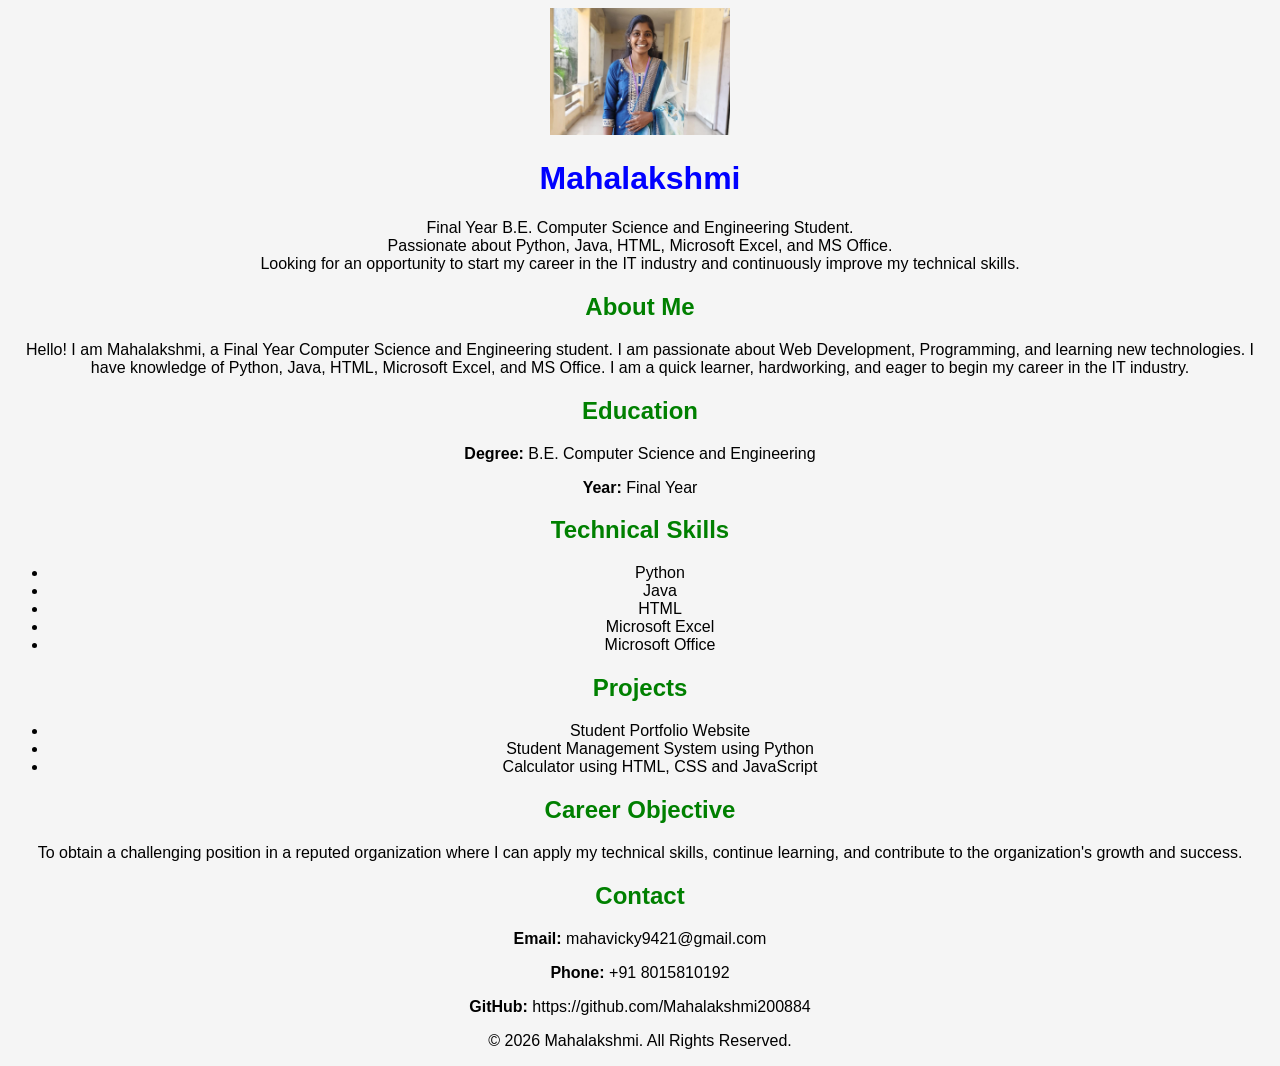
==== index.html @ 10e5c022 "Update index.html" ====
<!DOCTYPE html>
<html lang="en">
<head>
    <meta charset="UTF-8">
    <meta name="viewport" content="width=device-width, initial-scale=1.0">
    <title>Mahalakshmi | Portfolio</title>
    <link rel="stylesheet" href="style.css">
</head>

<body>
<img src="profile.jpg" alt="My Photo" width="180">

<header>
    <h1>Mahalakshmi</h1>
    <p>
        Final Year B.E. Computer Science and Engineering Student.<br>
        Passionate about Python, Java, HTML, Microsoft Excel, and MS Office.<br>
        Looking for an opportunity to start my career in the IT industry and continuously improve my technical skills.
    </p>
</header>

<section>
    <h2>About Me</h2>
    <p>
        Hello! I am Mahalakshmi, a Final Year Computer Science and Engineering student.
        I am passionate about Web Development, Programming, and learning new technologies.
        I have knowledge of Python, Java, HTML, Microsoft Excel, and MS Office.
        I am a quick learner, hardworking, and eager to begin my career in the IT industry.
    </p>
</section>

<section>
    <h2>Education</h2>
    <p><strong>Degree:</strong> B.E. Computer Science and Engineering</p>
    <p><strong>Year:</strong> Final Year</p>
</section>

<section>
    <h2>Technical Skills</h2>
    <ul>
        <li>Python</li>
        <li>Java</li>
        <li>HTML</li>
        <li>Microsoft Excel</li>
        <li>Microsoft Office</li>
    </ul>
</section>

<section>
    <h2>Projects</h2>
    <ul>
        <li>Student Portfolio Website</li>
        <li>Student Management System using Python</li>
        <li>Calculator using HTML, CSS and JavaScript</li>
    </ul>
</section>

<section>
    <h2>Career Objective</h2>
    <p>
        To obtain a challenging position in a reputed organization where I can apply my technical skills,
        continue learning, and contribute to the organization's growth and success.
    </p>
</section>

<section>
    <h2>Contact</h2>
    <p><strong>Email:</strong> mahavicky9421@gmail.com</p>
    <p><strong>Phone:</strong> +91 8015810192</p>
    <p><strong>GitHub:</strong> https://github.com/Mahalakshmi200884</p>
</section>

<footer>
    <p>&copy; 2026 Mahalakshmi. All Rights Reserved.</p>
</footer>

<script src="script.js"></script>

</body>
</html>
---- style.css ----
body {
    font-family: Arial, sans-serif;
    background-color: #f5f5f5;
    text-align: center;
}

h1 {
    color: blue;
}

h2 {
    color: green;
}
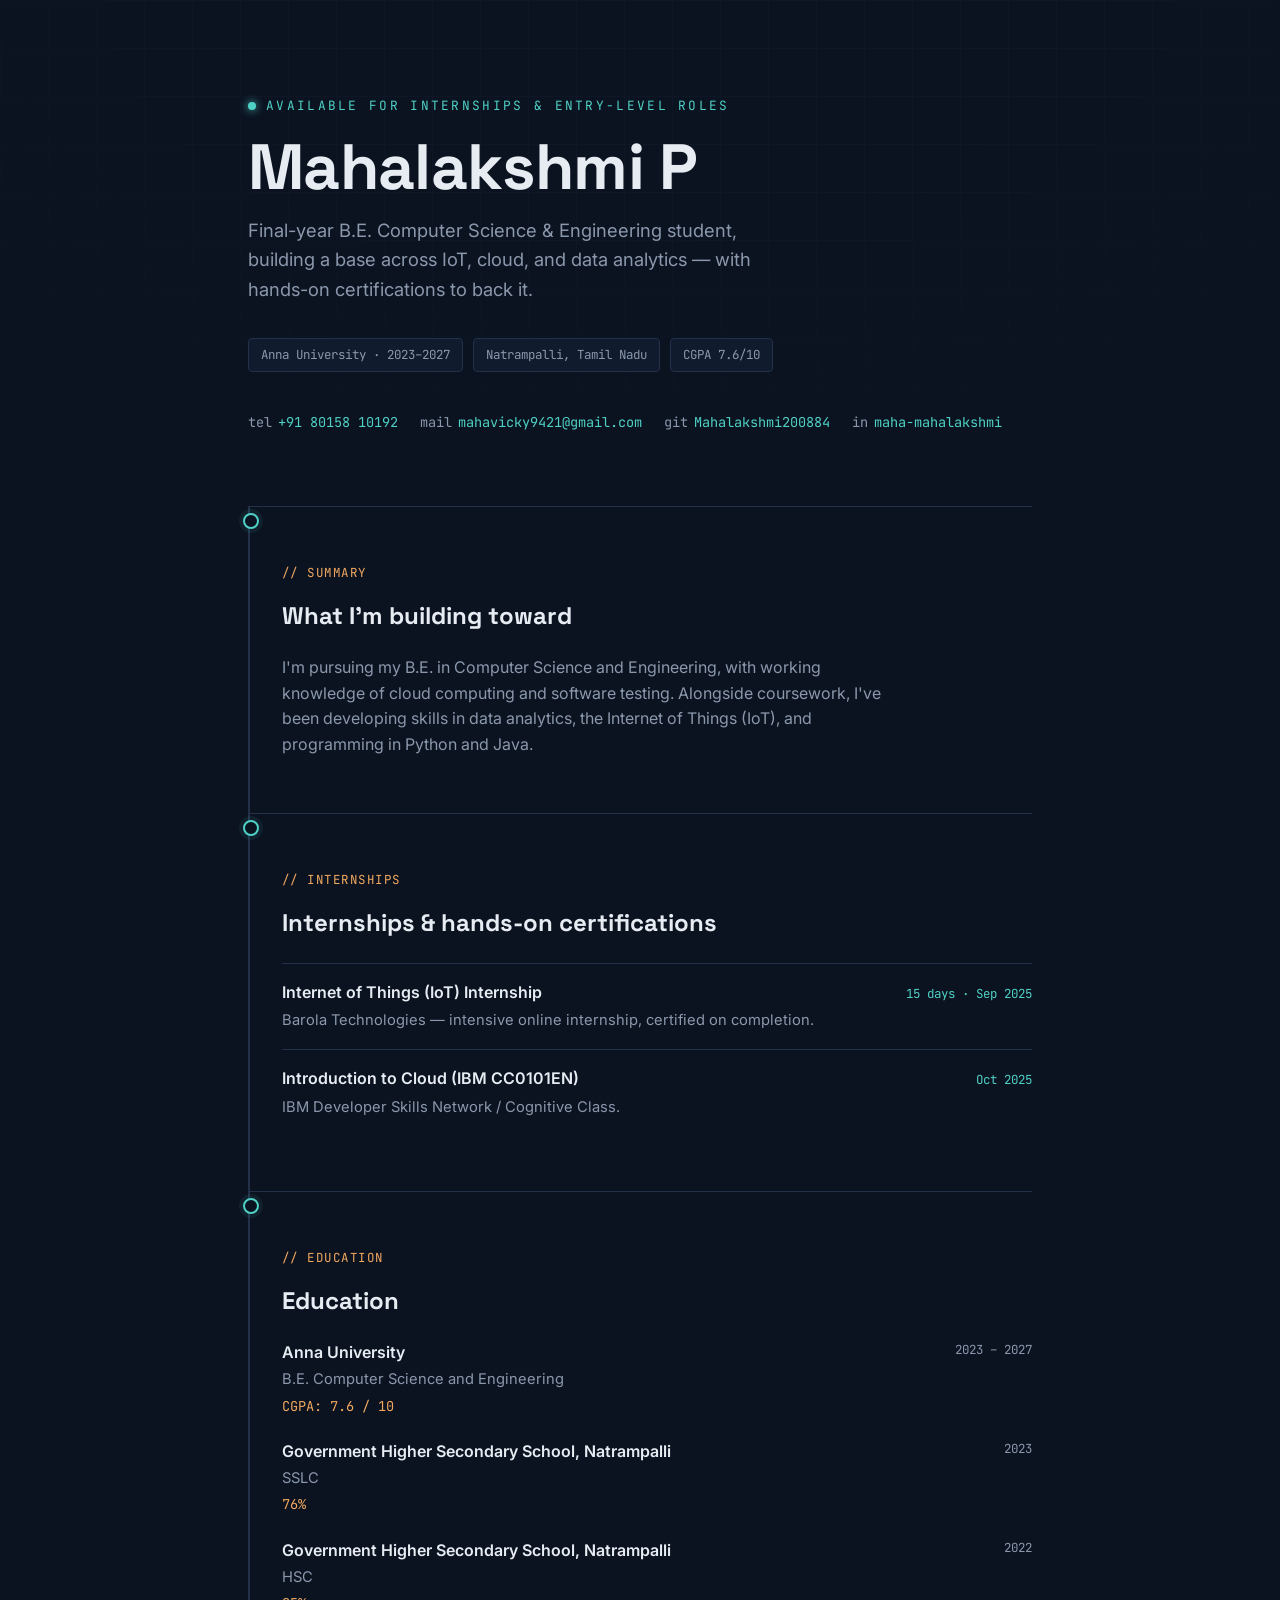
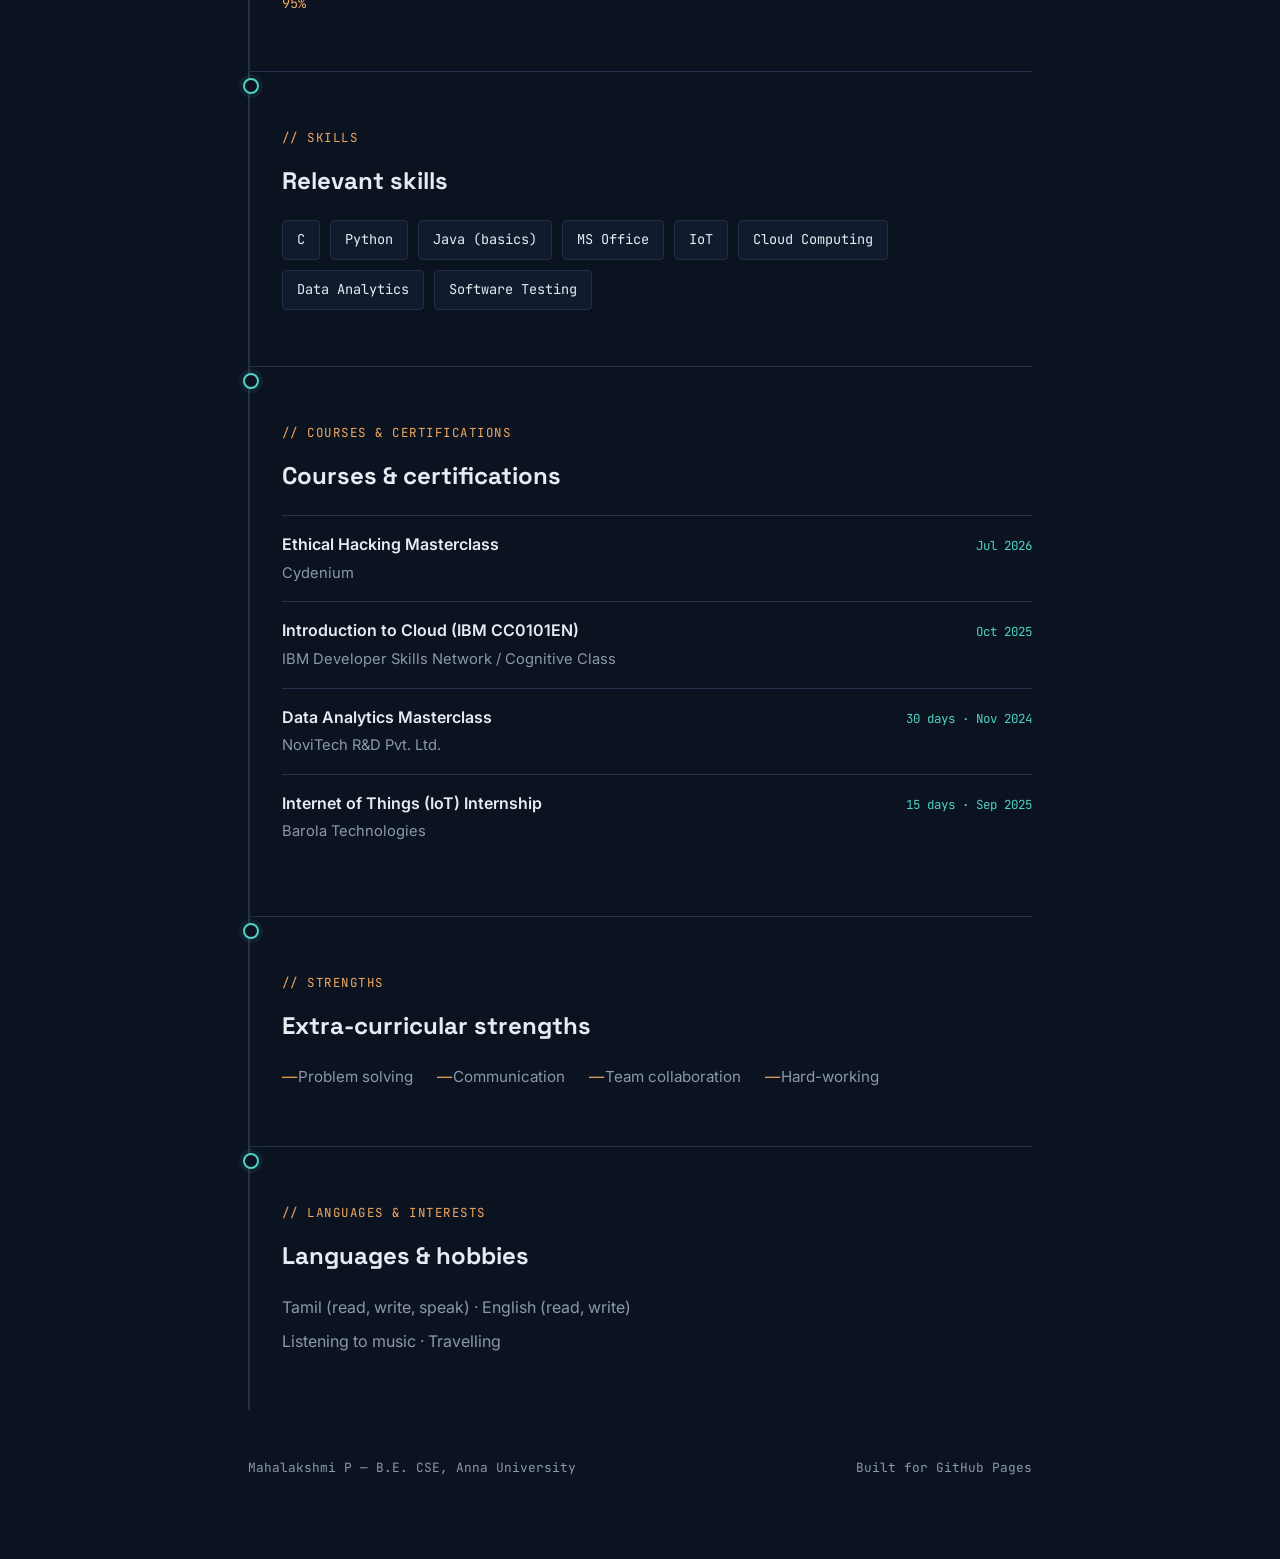
==== commit 3d3866a6: "Update index.html" ====
--- a/index.html
+++ b/index.html
@@ -1,80 +1,413 @@
 <!DOCTYPE html>
 <html lang="en">
 <head>
-    <meta charset="UTF-8">
-    <meta name="viewport" content="width=device-width, initial-scale=1.0">
-    <title>Mahalakshmi | Portfolio</title>
-    <link rel="stylesheet" href="style.css">
+<meta charset="UTF-8">
+<meta name="viewport" content="width=device-width, initial-scale=1.0">
+<title>Mahalakshmi P — CSE Student</title>
+<link rel="preconnect" href="https://fonts.googleapis.com">
+<link href="https://fonts.googleapis.com/css2?family=Space+Grotesk:wght@400;500;600;700&family=Inter:wght@400;500;600&family=JetBrains+Mono:wght@400;500;600&display=swap" rel="stylesheet">
+<style>
+  :root{
+    --bg:#0B1220;
+    --panel:#111B2E;
+    --panel-line:#22304A;
+    --text:#E7ECF2;
+    --text-dim:#8B98AC;
+    --signal:#4FD1C5;
+    --amber:#F0A860;
+  }
+  *{box-sizing:border-box; margin:0; padding:0;}
+  html{scroll-behavior:smooth;}
+  body{
+    background:var(--bg);
+    color:var(--text);
+    font-family:'Inter', sans-serif;
+    line-height:1.6;
+    overflow-x:hidden;
+  }
+  ::selection{background:var(--signal); color:#0B1220;}
+
+  a{color:var(--signal); text-decoration:none;}
+  a:hover{text-decoration:underline;}
+  a:focus-visible, button:focus-visible{outline:2px solid var(--signal); outline-offset:3px;}
+
+  .mono{font-family:'JetBrains Mono', monospace;}
+  h1,h2,h3{font-family:'Space Grotesk', sans-serif;}
+
+  /* ---------- Background circuit texture ---------- */
+  .bg-grid{
+    position:fixed; inset:0; z-index:0; pointer-events:none;
+    background-image:
+      linear-gradient(var(--panel-line) 1px, transparent 1px),
+      linear-gradient(90deg, var(--panel-line) 1px, transparent 1px);
+    background-size:48px 48px;
+    opacity:0.18;
+    mask-image: radial-gradient(ellipse 80% 60% at 50% 0%, black 40%, transparent 100%);
+  }
+
+  .wrap{
+    position:relative; z-index:1;
+    max-width:840px;
+    margin:0 auto;
+    padding:0 28px;
+  }
+
+  /* ---------- Signal trace spine ---------- */
+  .trace{
+    position:absolute;
+    left:0; top:0; bottom:0;
+    width:2px;
+    background:linear-gradient(var(--panel-line), var(--panel-line));
+  }
+  .node-row{
+    position:relative;
+    padding-left:34px;
+  }
+  .node-row::before{
+    content:'';
+    position:absolute;
+    left:-5px; top:6px;
+    width:12px; height:12px;
+    border-radius:50%;
+    background:var(--bg);
+    border:2px solid var(--signal);
+    box-shadow:0 0 0 4px rgba(79,209,197,0.08);
+  }
+
+  /* ---------- Hero ---------- */
+  header{
+    position:relative;
+    padding:96px 0 72px;
+    border-bottom:1px solid var(--panel-line);
+  }
+  .eyebrow{
+    color:var(--signal);
+    font-size:0.8rem;
+    letter-spacing:0.18em;
+    text-transform:uppercase;
+    margin-bottom:18px;
+    display:flex;
+    align-items:center;
+    gap:10px;
+  }
+  .eyebrow::before{
+    content:'';
+    width:8px; height:8px;
+    background:var(--signal);
+    border-radius:50%;
+    box-shadow:0 0 8px var(--signal);
+    animation:pulse 2.4s ease-in-out infinite;
+  }
+  @keyframes pulse{
+    0%,100%{opacity:1;}
+    50%{opacity:0.35;}
+  }
+  header h1{
+    font-size:clamp(2.4rem, 6vw, 4rem);
+    font-weight:700;
+    letter-spacing:-0.01em;
+    line-height:1.05;
+  }
+  header .role{
+    margin-top:14px;
+    font-size:1.15rem;
+    color:var(--text-dim);
+    max-width:520px;
+  }
+  .badge-row{
+    margin-top:34px;
+    display:flex;
+    flex-wrap:wrap;
+    gap:10px;
+  }
+  .badge{
+    font-family:'JetBrains Mono', monospace;
+    font-size:0.78rem;
+    padding:6px 12px;
+    border:1px solid var(--panel-line);
+    border-radius:4px;
+    color:var(--text-dim);
+    background:var(--panel);
+  }
+  .contact-row{
+    margin-top:40px;
+    display:flex;
+    flex-wrap:wrap;
+    gap:22px;
+    font-family:'JetBrains Mono', monospace;
+    font-size:0.85rem;
+  }
+  .contact-row span{color:var(--text-dim); margin-right:6px;}
+
+  /* ---------- Sections ---------- */
+  main{position:relative;}
+  section{
+    padding:56px 0;
+    border-bottom:1px solid var(--panel-line);
+  }
+  section:last-of-type{border-bottom:none;}
+  .sec-label{
+    font-family:'JetBrains Mono', monospace;
+    font-size:0.78rem;
+    color:var(--amber);
+    letter-spacing:0.12em;
+    text-transform:uppercase;
+    margin-bottom:14px;
+  }
+  section h2{
+    font-size:1.5rem;
+    margin-bottom:20px;
+  }
+  section p{
+    color:var(--text-dim);
+    max-width:600px;
+  }
+
+  /* Internship / cert entries */
+  .entry{
+    padding:16px 0;
+    border-top:1px solid var(--panel-line);
+  }
+  .entry:first-of-type{border-top:none;}
+  .entry-top{
+    display:flex;
+    justify-content:space-between;
+    align-items:baseline;
+    gap:16px;
+    flex-wrap:wrap;
+  }
+  .entry-title{font-weight:600; font-size:1rem;}
+  .entry-date{
+    font-family:'JetBrains Mono', monospace;
+    font-size:0.78rem;
+    color:var(--signal);
+    white-space:nowrap;
+  }
+  .entry-sub{color:var(--text-dim); font-size:0.92rem; margin-top:4px;}
+
+  /* Education */
+  .edu-block{margin-bottom:22px;}
+  .edu-block:last-child{margin-bottom:0;}
+  .edu-top{display:flex; justify-content:space-between; flex-wrap:wrap; gap:8px;}
+  .edu-name{font-weight:600;}
+  .edu-year{font-family:'JetBrains Mono', monospace; font-size:0.78rem; color:var(--text-dim);}
+  .edu-detail{color:var(--text-dim); font-size:0.92rem; margin-top:2px;}
+  .edu-score{color:var(--amber); font-family:'JetBrains Mono', monospace; font-size:0.85rem; margin-top:4px;}
+
+  /* Skills grid */
+  .skill-grid{
+    display:flex; flex-wrap:wrap; gap:10px;
+  }
+  .skill-chip{
+    font-family:'JetBrains Mono', monospace;
+    font-size:0.85rem;
+    padding:8px 14px;
+    border-radius:4px;
+    background:var(--panel);
+    border:1px solid var(--panel-line);
+    color:var(--text);
+    transition:border-color 0.2s, transform 0.2s;
+  }
+  .skill-chip:hover{border-color:var(--signal); transform:translateY(-2px);}
+
+  /* Traits */
+  .trait-list{
+    display:flex; flex-wrap:wrap; gap:8px 24px;
+  }
+  .trait-list li{
+    list-style:none;
+    color:var(--text-dim);
+    font-size:0.95rem;
+    position:relative;
+    padding-left:16px;
+  }
+  .trait-list li::before{
+    content:'—';
+    position:absolute; left:0; color:var(--amber);
+  }
+
+  /* Footer */
+  footer{
+    padding:48px 0 80px;
+    color:var(--text-dim);
+    font-family:'JetBrains Mono', monospace;
+    font-size:0.8rem;
+    display:flex;
+    justify-content:space-between;
+    flex-wrap:wrap;
+    gap:12px;
+  }
+
+  @media (max-width: 600px){
+    header{padding:64px 0 48px;}
+    .node-row{padding-left:26px;}
+  }
+
+  @media (prefers-reduced-motion: reduce){
+    *{animation:none !important; transition:none !important;}
+  }
+</style>
 </head>
-
 <body>
-<img src="profile.jpg" alt="My Photo" width="180">
-
-<header>
-    <h1>Mahalakshmi</h1>
-    <p>
-        Final Year B.E. Computer Science and Engineering Student.<br>
-        Passionate about Python, Java, HTML, Microsoft Excel, and MS Office.<br>
-        Looking for an opportunity to start my career in the IT industry and continuously improve my technical skills.
-    </p>
-</header>
-
-<section>
-    <h2>About Me</h2>
-    <p>
-        Hello! I am Mahalakshmi, a Final Year Computer Science and Engineering student.
-        I am passionate about Web Development, Programming, and learning new technologies.
-        I have knowledge of Python, Java, HTML, Microsoft Excel, and MS Office.
-        I am a quick learner, hardworking, and eager to begin my career in the IT industry.
-    </p>
-</section>
-
-<section>
-    <h2>Education</h2>
-    <p><strong>Degree:</strong> B.E. Computer Science and Engineering</p>
-    <p><strong>Year:</strong> Final Year</p>
-</section>
-
-<section>
-    <h2>Technical Skills</h2>
-    <ul>
-        <li>Python</li>
-        <li>Java</li>
-        <li>HTML</li>
-        <li>Microsoft Excel</li>
-        <li>Microsoft Office</li>
-    </ul>
-</section>
-
-<section>
-    <h2>Projects</h2>
-    <ul>
-        <li>Student Portfolio Website</li>
-        <li>Student Management System using Python</li>
-        <li>Calculator using HTML, CSS and JavaScript</li>
-    </ul>
-</section>
-
-<section>
-    <h2>Career Objective</h2>
-    <p>
-        To obtain a challenging position in a reputed organization where I can apply my technical skills,
-        continue learning, and contribute to the organization's growth and success.
-    </p>
-</section>
-
-<section>
-    <h2>Contact</h2>
-    <p><strong>Email:</strong> mahavicky9421@gmail.com</p>
-    <p><strong>Phone:</strong> +91 8015810192</p>
-    <p><strong>GitHub:</strong> https://github.com/Mahalakshmi200884</p>
-</section>
-
-<footer>
-    <p>&copy; 2026 Mahalakshmi. All Rights Reserved.</p>
-</footer>
-
-<script src="script.js"></script>
+
+<div class="bg-grid"></div>
+
+<div class="wrap">
+  <header>
+    <div class="eyebrow mono">Available for internships &amp; entry-level roles</div>
+    <h1>Mahalakshmi P</h1>
+    <p class="role">Final-year B.E. Computer Science &amp; Engineering student, building a base across IoT, cloud, and data analytics — with hands-on certifications to back it.</p>
+    <div class="badge-row">
+      <span class="badge">Anna University · 2023–2027</span>
+      <span class="badge">Natrampalli, Tamil Nadu</span>
+      <span class="badge">CGPA 7.6/10</span>
+    </div>
+    <div class="contact-row">
+      <div><span>tel</span><a href="tel:+918015810192">+91 80158 10192</a></div>
+      <div><span>mail</span><a href="mailto:mahavicky9421@gmail.com">mahavicky9421@gmail.com</a></div>
+      <div><span>git</span><a href="https://github.com/Mahalakshmi200884" target="_blank" rel="noopener">Mahalakshmi200884</a></div>
+      <div><span>in</span><a href="https://www.linkedin.com/in/maha-mahalakshmi-4a9a88359" target="_blank" rel="noopener">maha-mahalakshmi</a></div>
+    </div>
+  </header>
+
+  <main>
+    <div class="trace" aria-hidden="true"></div>
+
+    <section class="node-row">
+      <div class="sec-label">// summary</div>
+      <h2>What I'm building toward</h2>
+      <p>I'm pursuing my B.E. in Computer Science and Engineering, with working knowledge of cloud computing and software testing. Alongside coursework, I've been developing skills in data analytics, the Internet of Things (IoT), and programming in Python and Java.</p>
+    </section>
+
+    <section class="node-row">
+      <div class="sec-label">// internships</div>
+      <h2>Internships &amp; hands-on certifications</h2>
+
+      <div class="entry">
+        <div class="entry-top">
+          <div class="entry-title">Internet of Things (IoT) Internship</div>
+          <div class="entry-date">15 days · Sep 2025</div>
+        </div>
+        <div class="entry-sub">Barola Technologies — intensive online internship, certified on completion.</div>
+      </div>
+
+      <div class="entry">
+        <div class="entry-top">
+          <div class="entry-title">Introduction to Cloud (IBM CC0101EN)</div>
+          <div class="entry-date">Oct 2025</div>
+        </div>
+        <div class="entry-sub">IBM Developer Skills Network / Cognitive Class.</div>
+      </div>
+    </section>
+
+    <section class="node-row">
+      <div class="sec-label">// education</div>
+      <h2>Education</h2>
+
+      <div class="edu-block">
+        <div class="edu-top">
+          <span class="edu-name">Anna University</span>
+          <span class="edu-year">2023 – 2027</span>
+        </div>
+        <div class="edu-detail">B.E. Computer Science and Engineering</div>
+        <div class="edu-score">CGPA: 7.6 / 10</div>
+      </div>
+
+      <div class="edu-block">
+        <div class="edu-top">
+          <span class="edu-name">Government Higher Secondary School, Natrampalli</span>
+          <span class="edu-year">2023</span>
+        </div>
+        <div class="edu-detail">SSLC</div>
+        <div class="edu-score">76%</div>
+      </div>
+
+      <div class="edu-block">
+        <div class="edu-top">
+          <span class="edu-name">Government Higher Secondary School, Natrampalli</span>
+          <span class="edu-year">2022</span>
+        </div>
+        <div class="edu-detail">HSC</div>
+        <div class="edu-score">95%</div>
+      </div>
+    </section>
+
+    <section class="node-row">
+      <div class="sec-label">// skills</div>
+      <h2>Relevant skills</h2>
+      <div class="skill-grid">
+        <span class="skill-chip">C</span>
+        <span class="skill-chip">Python</span>
+        <span class="skill-chip">Java (basics)</span>
+        <span class="skill-chip">MS Office</span>
+        <span class="skill-chip">IoT</span>
+        <span class="skill-chip">Cloud Computing</span>
+        <span class="skill-chip">Data Analytics</span>
+        <span class="skill-chip">Software Testing</span>
+      </div>
+    </section>
+
+    <section class="node-row">
+      <div class="sec-label">// courses &amp; certifications</div>
+      <h2>Courses &amp; certifications</h2>
+
+      <div class="entry">
+        <div class="entry-top">
+          <div class="entry-title">Ethical Hacking Masterclass</div>
+          <div class="entry-date">Jul 2026</div>
+        </div>
+        <div class="entry-sub">Cydenium</div>
+      </div>
+
+      <div class="entry">
+        <div class="entry-top">
+          <div class="entry-title">Introduction to Cloud (IBM CC0101EN)</div>
+          <div class="entry-date">Oct 2025</div>
+        </div>
+        <div class="entry-sub">IBM Developer Skills Network / Cognitive Class</div>
+      </div>
+
+      <div class="entry">
+        <div class="entry-top">
+          <div class="entry-title">Data Analytics Masterclass</div>
+          <div class="entry-date">30 days · Nov 2024</div>
+        </div>
+        <div class="entry-sub">NoviTech R&amp;D Pvt. Ltd.</div>
+      </div>
+
+      <div class="entry">
+        <div class="entry-top">
+          <div class="entry-title">Internet of Things (IoT) Internship</div>
+          <div class="entry-date">15 days · Sep 2025</div>
+        </div>
+        <div class="entry-sub">Barola Technologies</div>
+      </div>
+    </section>
+
+    <section class="node-row">
+      <div class="sec-label">// strengths</div>
+      <h2>Extra-curricular strengths</h2>
+      <ul class="trait-list">
+        <li>Problem solving</li>
+        <li>Communication</li>
+        <li>Team collaboration</li>
+        <li>Hard-working</li>
+      </ul>
+    </section>
+
+    <section class="node-row">
+      <div class="sec-label">// languages &amp; interests</div>
+      <h2>Languages &amp; hobbies</h2>
+      <p>Tamil (read, write, speak) · English (read, write)</p>
+      <p style="margin-top:8px;">Listening to music · Travelling</p>
+    </section>
+  </main>
+
+  <footer>
+    <span>Mahalakshmi P — B.E. CSE, Anna University</span>
+    <span>Built for GitHub Pages</span>
+  </footer>
+</div>
 
 </body>
 </html>
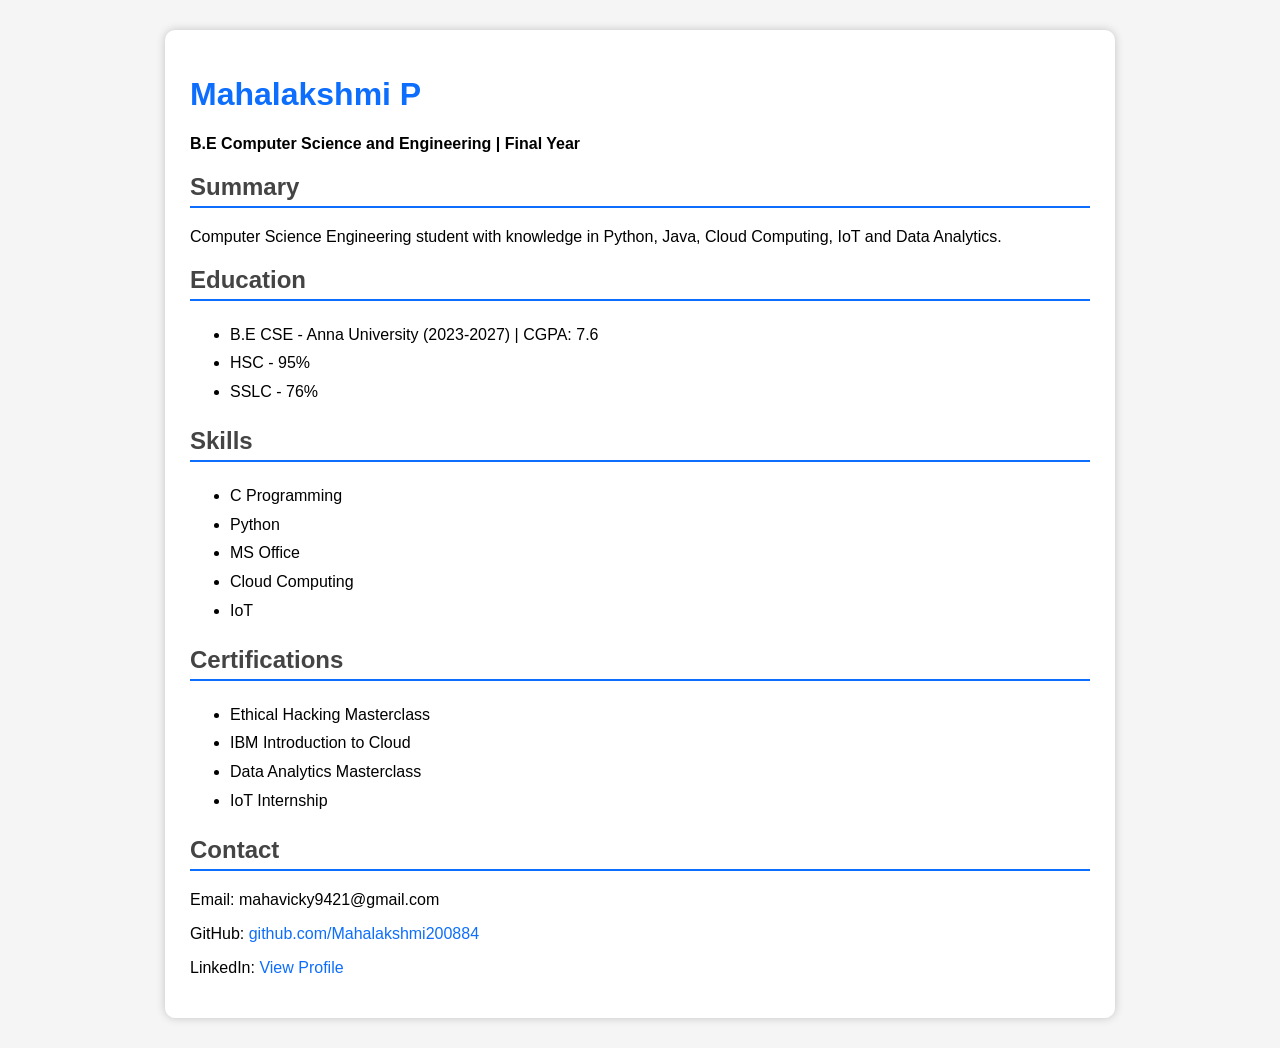
==== commit f9d3c526: "Update index.html" ====
--- a/index.html
+++ b/index.html
@@ -3,410 +3,78 @@
 <head>
 <meta charset="UTF-8">
 <meta name="viewport" content="width=device-width, initial-scale=1.0">
-<title>Mahalakshmi P — CSE Student</title>
-<link rel="preconnect" href="https://fonts.googleapis.com">
-<link href="https://fonts.googleapis.com/css2?family=Space+Grotesk:wght@400;500;600;700&family=Inter:wght@400;500;600&family=JetBrains+Mono:wght@400;500;600&display=swap" rel="stylesheet">
+<title>Mahalakshmi | Resume</title>
 <style>
-  :root{
-    --bg:#0B1220;
-    --panel:#111B2E;
-    --panel-line:#22304A;
-    --text:#E7ECF2;
-    --text-dim:#8B98AC;
-    --signal:#4FD1C5;
-    --amber:#F0A860;
-  }
-  *{box-sizing:border-box; margin:0; padding:0;}
-  html{scroll-behavior:smooth;}
-  body{
-    background:var(--bg);
-    color:var(--text);
-    font-family:'Inter', sans-serif;
-    line-height:1.6;
-    overflow-x:hidden;
-  }
-  ::selection{background:var(--signal); color:#0B1220;}
-
-  a{color:var(--signal); text-decoration:none;}
-  a:hover{text-decoration:underline;}
-  a:focus-visible, button:focus-visible{outline:2px solid var(--signal); outline-offset:3px;}
-
-  .mono{font-family:'JetBrains Mono', monospace;}
-  h1,h2,h3{font-family:'Space Grotesk', sans-serif;}
-
-  /* ---------- Background circuit texture ---------- */
-  .bg-grid{
-    position:fixed; inset:0; z-index:0; pointer-events:none;
-    background-image:
-      linear-gradient(var(--panel-line) 1px, transparent 1px),
-      linear-gradient(90deg, var(--panel-line) 1px, transparent 1px);
-    background-size:48px 48px;
-    opacity:0.18;
-    mask-image: radial-gradient(ellipse 80% 60% at 50% 0%, black 40%, transparent 100%);
-  }
-
-  .wrap{
-    position:relative; z-index:1;
-    max-width:840px;
-    margin:0 auto;
-    padding:0 28px;
-  }
-
-  /* ---------- Signal trace spine ---------- */
-  .trace{
-    position:absolute;
-    left:0; top:0; bottom:0;
-    width:2px;
-    background:linear-gradient(var(--panel-line), var(--panel-line));
-  }
-  .node-row{
-    position:relative;
-    padding-left:34px;
-  }
-  .node-row::before{
-    content:'';
-    position:absolute;
-    left:-5px; top:6px;
-    width:12px; height:12px;
-    border-radius:50%;
-    background:var(--bg);
-    border:2px solid var(--signal);
-    box-shadow:0 0 0 4px rgba(79,209,197,0.08);
-  }
-
-  /* ---------- Hero ---------- */
-  header{
-    position:relative;
-    padding:96px 0 72px;
-    border-bottom:1px solid var(--panel-line);
-  }
-  .eyebrow{
-    color:var(--signal);
-    font-size:0.8rem;
-    letter-spacing:0.18em;
-    text-transform:uppercase;
-    margin-bottom:18px;
-    display:flex;
-    align-items:center;
-    gap:10px;
-  }
-  .eyebrow::before{
-    content:'';
-    width:8px; height:8px;
-    background:var(--signal);
-    border-radius:50%;
-    box-shadow:0 0 8px var(--signal);
-    animation:pulse 2.4s ease-in-out infinite;
-  }
-  @keyframes pulse{
-    0%,100%{opacity:1;}
-    50%{opacity:0.35;}
-  }
-  header h1{
-    font-size:clamp(2.4rem, 6vw, 4rem);
-    font-weight:700;
-    letter-spacing:-0.01em;
-    line-height:1.05;
-  }
-  header .role{
-    margin-top:14px;
-    font-size:1.15rem;
-    color:var(--text-dim);
-    max-width:520px;
-  }
-  .badge-row{
-    margin-top:34px;
-    display:flex;
-    flex-wrap:wrap;
-    gap:10px;
-  }
-  .badge{
-    font-family:'JetBrains Mono', monospace;
-    font-size:0.78rem;
-    padding:6px 12px;
-    border:1px solid var(--panel-line);
-    border-radius:4px;
-    color:var(--text-dim);
-    background:var(--panel);
-  }
-  .contact-row{
-    margin-top:40px;
-    display:flex;
-    flex-wrap:wrap;
-    gap:22px;
-    font-family:'JetBrains Mono', monospace;
-    font-size:0.85rem;
-  }
-  .contact-row span{color:var(--text-dim); margin-right:6px;}
-
-  /* ---------- Sections ---------- */
-  main{position:relative;}
-  section{
-    padding:56px 0;
-    border-bottom:1px solid var(--panel-line);
-  }
-  section:last-of-type{border-bottom:none;}
-  .sec-label{
-    font-family:'JetBrains Mono', monospace;
-    font-size:0.78rem;
-    color:var(--amber);
-    letter-spacing:0.12em;
-    text-transform:uppercase;
-    margin-bottom:14px;
-  }
-  section h2{
-    font-size:1.5rem;
-    margin-bottom:20px;
-  }
-  section p{
-    color:var(--text-dim);
-    max-width:600px;
-  }
-
-  /* Internship / cert entries */
-  .entry{
-    padding:16px 0;
-    border-top:1px solid var(--panel-line);
-  }
-  .entry:first-of-type{border-top:none;}
-  .entry-top{
-    display:flex;
-    justify-content:space-between;
-    align-items:baseline;
-    gap:16px;
-    flex-wrap:wrap;
-  }
-  .entry-title{font-weight:600; font-size:1rem;}
-  .entry-date{
-    font-family:'JetBrains Mono', monospace;
-    font-size:0.78rem;
-    color:var(--signal);
-    white-space:nowrap;
-  }
-  .entry-sub{color:var(--text-dim); font-size:0.92rem; margin-top:4px;}
-
-  /* Education */
-  .edu-block{margin-bottom:22px;}
-  .edu-block:last-child{margin-bottom:0;}
-  .edu-top{display:flex; justify-content:space-between; flex-wrap:wrap; gap:8px;}
-  .edu-name{font-weight:600;}
-  .edu-year{font-family:'JetBrains Mono', monospace; font-size:0.78rem; color:var(--text-dim);}
-  .edu-detail{color:var(--text-dim); font-size:0.92rem; margin-top:2px;}
-  .edu-score{color:var(--amber); font-family:'JetBrains Mono', monospace; font-size:0.85rem; margin-top:4px;}
-
-  /* Skills grid */
-  .skill-grid{
-    display:flex; flex-wrap:wrap; gap:10px;
-  }
-  .skill-chip{
-    font-family:'JetBrains Mono', monospace;
-    font-size:0.85rem;
-    padding:8px 14px;
-    border-radius:4px;
-    background:var(--panel);
-    border:1px solid var(--panel-line);
-    color:var(--text);
-    transition:border-color 0.2s, transform 0.2s;
-  }
-  .skill-chip:hover{border-color:var(--signal); transform:translateY(-2px);}
-
-  /* Traits */
-  .trait-list{
-    display:flex; flex-wrap:wrap; gap:8px 24px;
-  }
-  .trait-list li{
-    list-style:none;
-    color:var(--text-dim);
-    font-size:0.95rem;
-    position:relative;
-    padding-left:16px;
-  }
-  .trait-list li::before{
-    content:'—';
-    position:absolute; left:0; color:var(--amber);
-  }
-
-  /* Footer */
-  footer{
-    padding:48px 0 80px;
-    color:var(--text-dim);
-    font-family:'JetBrains Mono', monospace;
-    font-size:0.8rem;
-    display:flex;
-    justify-content:space-between;
-    flex-wrap:wrap;
-    gap:12px;
-  }
-
-  @media (max-width: 600px){
-    header{padding:64px 0 48px;}
-    .node-row{padding-left:26px;}
-  }
-
-  @media (prefers-reduced-motion: reduce){
-    *{animation:none !important; transition:none !important;}
-  }
+body{
+    font-family: Arial, sans-serif;
+    background:#f5f5f5;
+    margin:0;
+}
+.container{
+    width:80%;
+    max-width:900px;
+    margin:30px auto;
+    background:#fff;
+    padding:25px;
+    border-radius:10px;
+    box-shadow:0 0 10px rgba(0,0,0,.2);
+}
+h1{
+    color:#0d6efd;
+}
+h2{
+    color:#444;
+    border-bottom:2px solid #0d6efd;
+    padding-bottom:5px;
+}
+ul{
+    line-height:1.8;
+}
+a{
+    color:#0d6efd;
+    text-decoration:none;
+}
 </style>
 </head>
 <body>
 
-<div class="bg-grid"></div>
+<div class="container">
 
-<div class="wrap">
-  <header>
-    <div class="eyebrow mono">Available for internships &amp; entry-level roles</div>
-    <h1>Mahalakshmi P</h1>
-    <p class="role">Final-year B.E. Computer Science &amp; Engineering student, building a base across IoT, cloud, and data analytics — with hands-on certifications to back it.</p>
-    <div class="badge-row">
-      <span class="badge">Anna University · 2023–2027</span>
-      <span class="badge">Natrampalli, Tamil Nadu</span>
-      <span class="badge">CGPA 7.6/10</span>
-    </div>
-    <div class="contact-row">
-      <div><span>tel</span><a href="tel:+918015810192">+91 80158 10192</a></div>
-      <div><span>mail</span><a href="mailto:mahavicky9421@gmail.com">mahavicky9421@gmail.com</a></div>
-      <div><span>git</span><a href="https://github.com/Mahalakshmi200884" target="_blank" rel="noopener">Mahalakshmi200884</a></div>
-      <div><span>in</span><a href="https://www.linkedin.com/in/maha-mahalakshmi-4a9a88359" target="_blank" rel="noopener">maha-mahalakshmi</a></div>
-    </div>
-  </header>
+<h1>Mahalakshmi P</h1>
+<p><b>B.E Computer Science and Engineering | Final Year</b></p>
 
-  <main>
-    <div class="trace" aria-hidden="true"></div>
+<h2>Summary</h2>
+<p>Computer Science Engineering student with knowledge in Python, Java, Cloud Computing, IoT and Data Analytics.</p>
 
-    <section class="node-row">
-      <div class="sec-label">// summary</div>
-      <h2>What I'm building toward</h2>
-      <p>I'm pursuing my B.E. in Computer Science and Engineering, with working knowledge of cloud computing and software testing. Alongside coursework, I've been developing skills in data analytics, the Internet of Things (IoT), and programming in Python and Java.</p>
-    </section>
+<h2>Education</h2>
+<ul>
+<li>B.E CSE - Anna University (2023-2027) | CGPA: 7.6</li>
+<li>HSC - 95%</li>
+<li>SSLC - 76%</li>
+</ul>
 
-    <section class="node-row">
-      <div class="sec-label">// internships</div>
-      <h2>Internships &amp; hands-on certifications</h2>
+<h2>Skills</h2>
+<ul>
+<li>C Programming</li>
+<li>Python</li>
+<li>MS Office</li>
+<li>Cloud Computing</li>
+<li>IoT</li>
+</ul>
 
-      <div class="entry">
-        <div class="entry-top">
-          <div class="entry-title">Internet of Things (IoT) Internship</div>
-          <div class="entry-date">15 days · Sep 2025</div>
-        </div>
-        <div class="entry-sub">Barola Technologies — intensive online internship, certified on completion.</div>
-      </div>
+<h2>Certifications</h2>
+<ul>
+<li>Ethical Hacking Masterclass</li>
+<li>IBM Introduction to Cloud</li>
+<li>Data Analytics Masterclass</li>
+<li>IoT Internship</li>
+</ul>
 
-      <div class="entry">
-        <div class="entry-top">
-          <div class="entry-title">Introduction to Cloud (IBM CC0101EN)</div>
-          <div class="entry-date">Oct 2025</div>
-        </div>
-        <div class="entry-sub">IBM Developer Skills Network / Cognitive Class.</div>
-      </div>
-    </section>
+<h2>Contact</h2>
+<p>Email: mahavicky9421@gmail.com</p>
+<p>GitHub: <a href="https://github.com/Mahalakshmi200884" target="_blank">github.com/Mahalakshmi200884</a></p>
+<p>LinkedIn: <a href="https://www.linkedin.com/in/maha-mahalakshmi-4a9a88359" target="_blank">View Profile</a></p>
 
-    <section class="node-row">
-      <div class="sec-label">// education</div>
-      <h2>Education</h2>
-
-      <div class="edu-block">
-        <div class="edu-top">
-          <span class="edu-name">Anna University</span>
-          <span class="edu-year">2023 – 2027</span>
-        </div>
-        <div class="edu-detail">B.E. Computer Science and Engineering</div>
-        <div class="edu-score">CGPA: 7.6 / 10</div>
-      </div>
-
-      <div class="edu-block">
-        <div class="edu-top">
-          <span class="edu-name">Government Higher Secondary School, Natrampalli</span>
-          <span class="edu-year">2023</span>
-        </div>
-        <div class="edu-detail">SSLC</div>
-        <div class="edu-score">76%</div>
-      </div>
-
-      <div class="edu-block">
-        <div class="edu-top">
-          <span class="edu-name">Government Higher Secondary School, Natrampalli</span>
-          <span class="edu-year">2022</span>
-        </div>
-        <div class="edu-detail">HSC</div>
-        <div class="edu-score">95%</div>
-      </div>
-    </section>
-
-    <section class="node-row">
-      <div class="sec-label">// skills</div>
-      <h2>Relevant skills</h2>
-      <div class="skill-grid">
-        <span class="skill-chip">C</span>
-        <span class="skill-chip">Python</span>
-        <span class="skill-chip">Java (basics)</span>
-        <span class="skill-chip">MS Office</span>
-        <span class="skill-chip">IoT</span>
-        <span class="skill-chip">Cloud Computing</span>
-        <span class="skill-chip">Data Analytics</span>
-        <span class="skill-chip">Software Testing</span>
-      </div>
-    </section>
-
-    <section class="node-row">
-      <div class="sec-label">// courses &amp; certifications</div>
-      <h2>Courses &amp; certifications</h2>
-
-      <div class="entry">
-        <div class="entry-top">
-          <div class="entry-title">Ethical Hacking Masterclass</div>
-          <div class="entry-date">Jul 2026</div>
-        </div>
-        <div class="entry-sub">Cydenium</div>
-      </div>
-
-      <div class="entry">
-        <div class="entry-top">
-          <div class="entry-title">Introduction to Cloud (IBM CC0101EN)</div>
-          <div class="entry-date">Oct 2025</div>
-        </div>
-        <div class="entry-sub">IBM Developer Skills Network / Cognitive Class</div>
-      </div>
-
-      <div class="entry">
-        <div class="entry-top">
-          <div class="entry-title">Data Analytics Masterclass</div>
-          <div class="entry-date">30 days · Nov 2024</div>
-        </div>
-        <div class="entry-sub">NoviTech R&amp;D Pvt. Ltd.</div>
-      </div>
-
-      <div class="entry">
-        <div class="entry-top">
-          <div class="entry-title">Internet of Things (IoT) Internship</div>
-          <div class="entry-date">15 days · Sep 2025</div>
-        </div>
-        <div class="entry-sub">Barola Technologies</div>
-      </div>
-    </section>
-
-    <section class="node-row">
-      <div class="sec-label">// strengths</div>
-      <h2>Extra-curricular strengths</h2>
-      <ul class="trait-list">
-        <li>Problem solving</li>
-        <li>Communication</li>
-        <li>Team collaboration</li>
-        <li>Hard-working</li>
-      </ul>
-    </section>
-
-    <section class="node-row">
-      <div class="sec-label">// languages &amp; interests</div>
-      <h2>Languages &amp; hobbies</h2>
-      <p>Tamil (read, write, speak) · English (read, write)</p>
-      <p style="margin-top:8px;">Listening to music · Travelling</p>
-    </section>
-  </main>
-
-  <footer>
-    <span>Mahalakshmi P — B.E. CSE, Anna University</span>
-    <span>Built for GitHub Pages</span>
-  </footer>
 </div>
 
 </body>
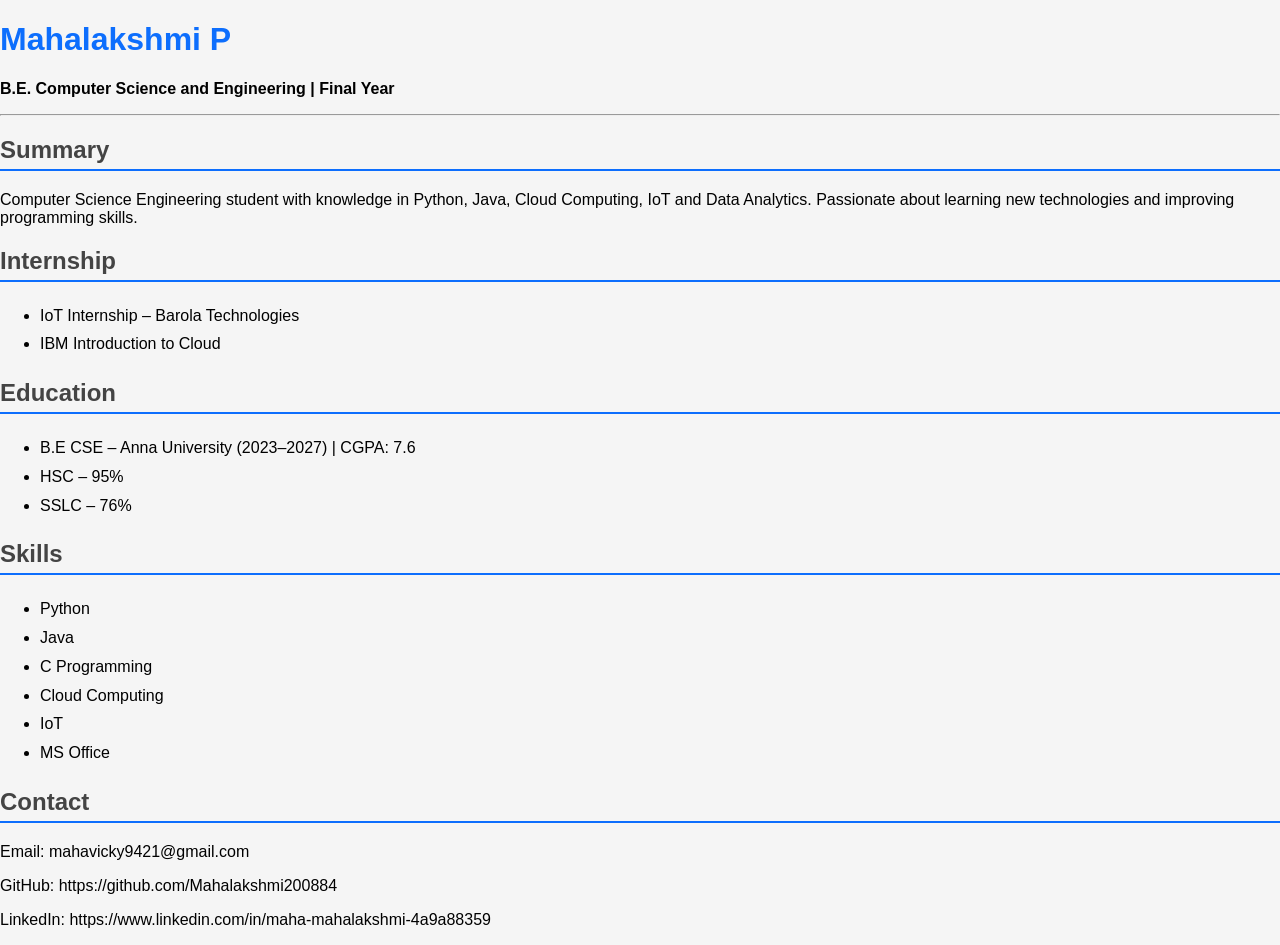
==== commit d055c170: "Update index.html" ====
--- a/index.html
+++ b/index.html
@@ -38,44 +38,46 @@
 </head>
 <body>
 
-<div class="container">
+<h1>Mahalakshmi P</h1>
 
-<h1>Mahalakshmi P</h1>
-<p><b>B.E Computer Science and Engineering | Final Year</b></p>
+<p><strong>B.E. Computer Science and Engineering | Final Year</strong></p>
+
+<hr>
 
 <h2>Summary</h2>
-<p>Computer Science Engineering student with knowledge in Python, Java, Cloud Computing, IoT and Data Analytics.</p>
+<p>
+Computer Science Engineering student with knowledge in Python, Java,
+Cloud Computing, IoT and Data Analytics. Passionate about learning new
+technologies and improving programming skills.
+</p>
+
+<h2>Internship</h2>
+<ul>
+    <li>IoT Internship – Barola Technologies</li>
+    <li>IBM Introduction to Cloud</li>
+</ul>
 
 <h2>Education</h2>
 <ul>
-<li>B.E CSE - Anna University (2023-2027) | CGPA: 7.6</li>
-<li>HSC - 95%</li>
-<li>SSLC - 76%</li>
+    <li>B.E CSE – Anna University (2023–2027) | CGPA: 7.6</li>
+    <li>HSC – 95%</li>
+    <li>SSLC – 76%</li>
 </ul>
 
 <h2>Skills</h2>
 <ul>
-<li>C Programming</li>
-<li>Python</li>
-<li>MS Office</li>
-<li>Cloud Computing</li>
-<li>IoT</li>
-</ul>
-
-<h2>Certifications</h2>
-<ul>
-<li>Ethical Hacking Masterclass</li>
-<li>IBM Introduction to Cloud</li>
-<li>Data Analytics Masterclass</li>
-<li>IoT Internship</li>
+    <li>Python</li>
+    <li>Java</li>
+    <li>C Programming</li>
+    <li>Cloud Computing</li>
+    <li>IoT</li>
+    <li>MS Office</li>
 </ul>
 
 <h2>Contact</h2>
 <p>Email: mahavicky9421@gmail.com</p>
-<p>GitHub: <a href="https://github.com/Mahalakshmi200884" target="_blank">github.com/Mahalakshmi200884</a></p>
-<p>LinkedIn: <a href="https://www.linkedin.com/in/maha-mahalakshmi-4a9a88359" target="_blank">View Profile</a></p>
-
-</div>
+<p>GitHub: https://github.com/Mahalakshmi200884</p>
+<p>LinkedIn: https://www.linkedin.com/in/maha-mahalakshmi-4a9a88359</p>
 
 </body>
 </html>
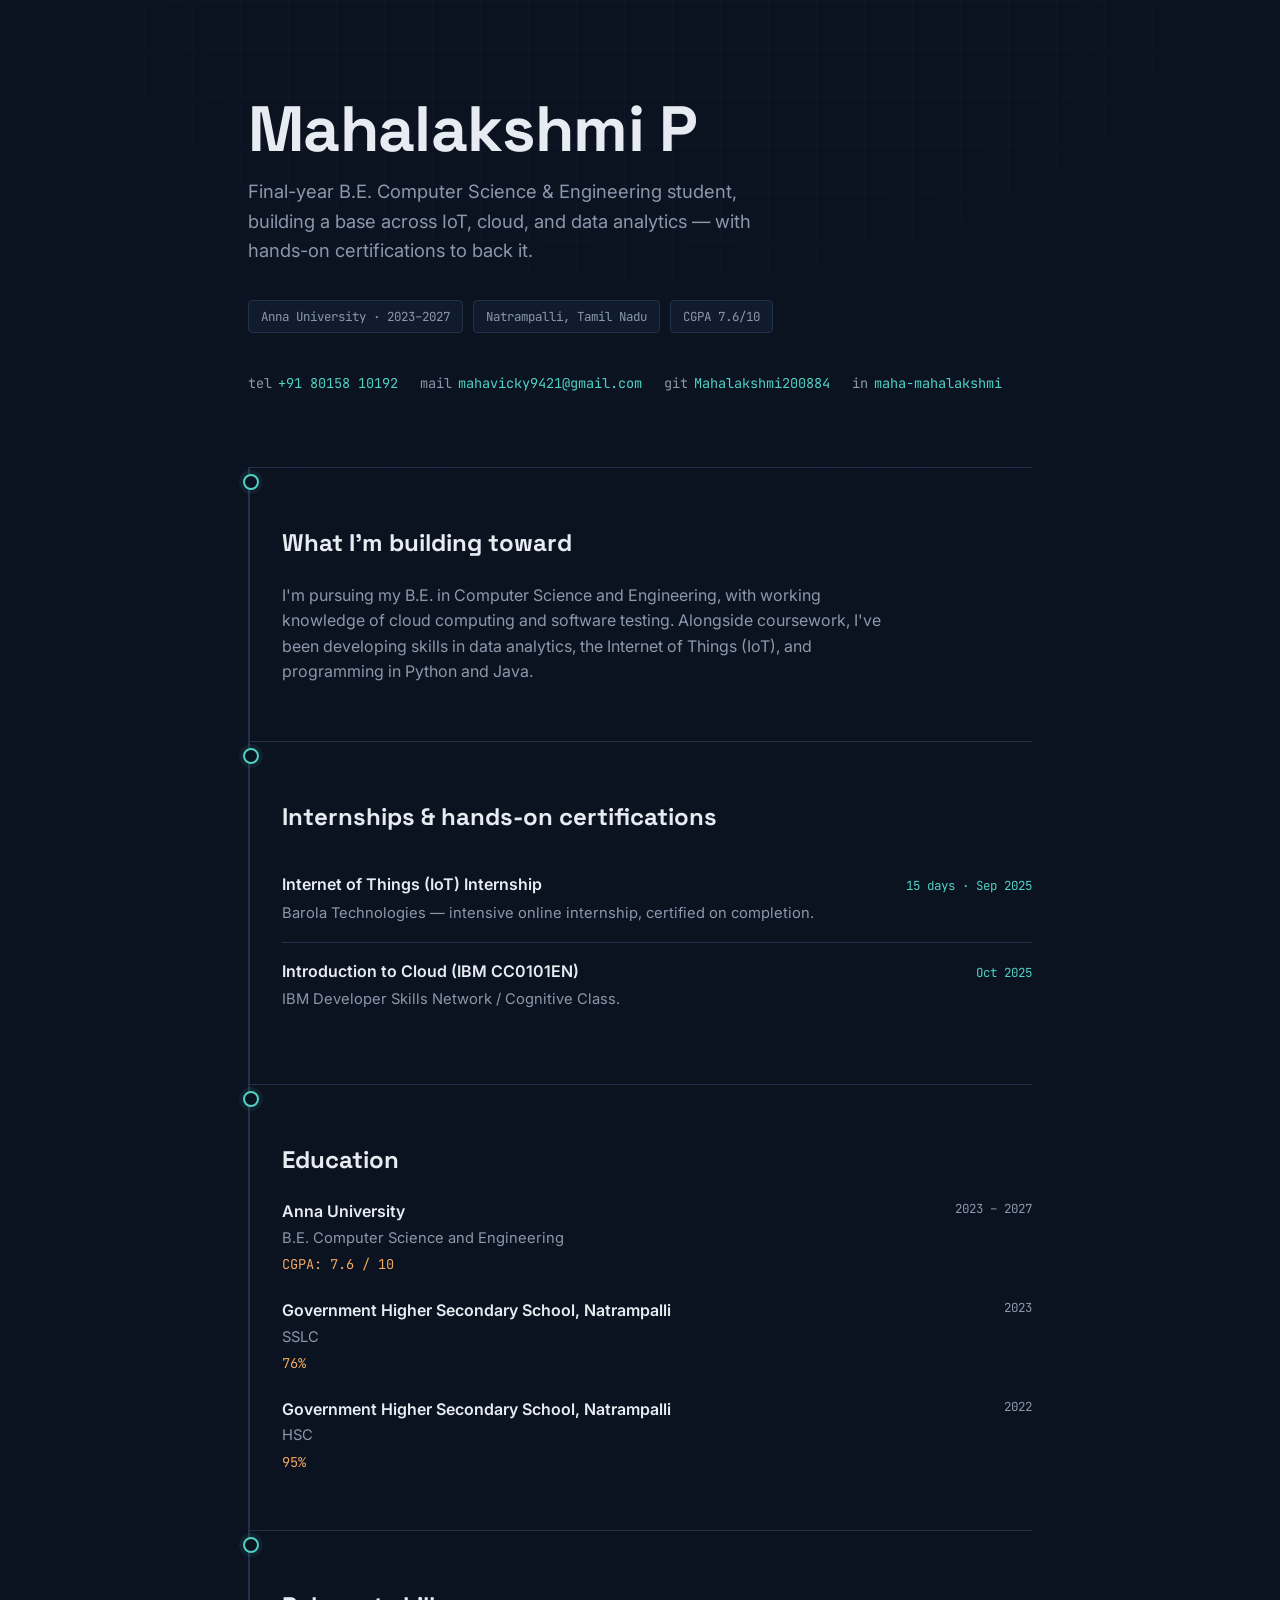
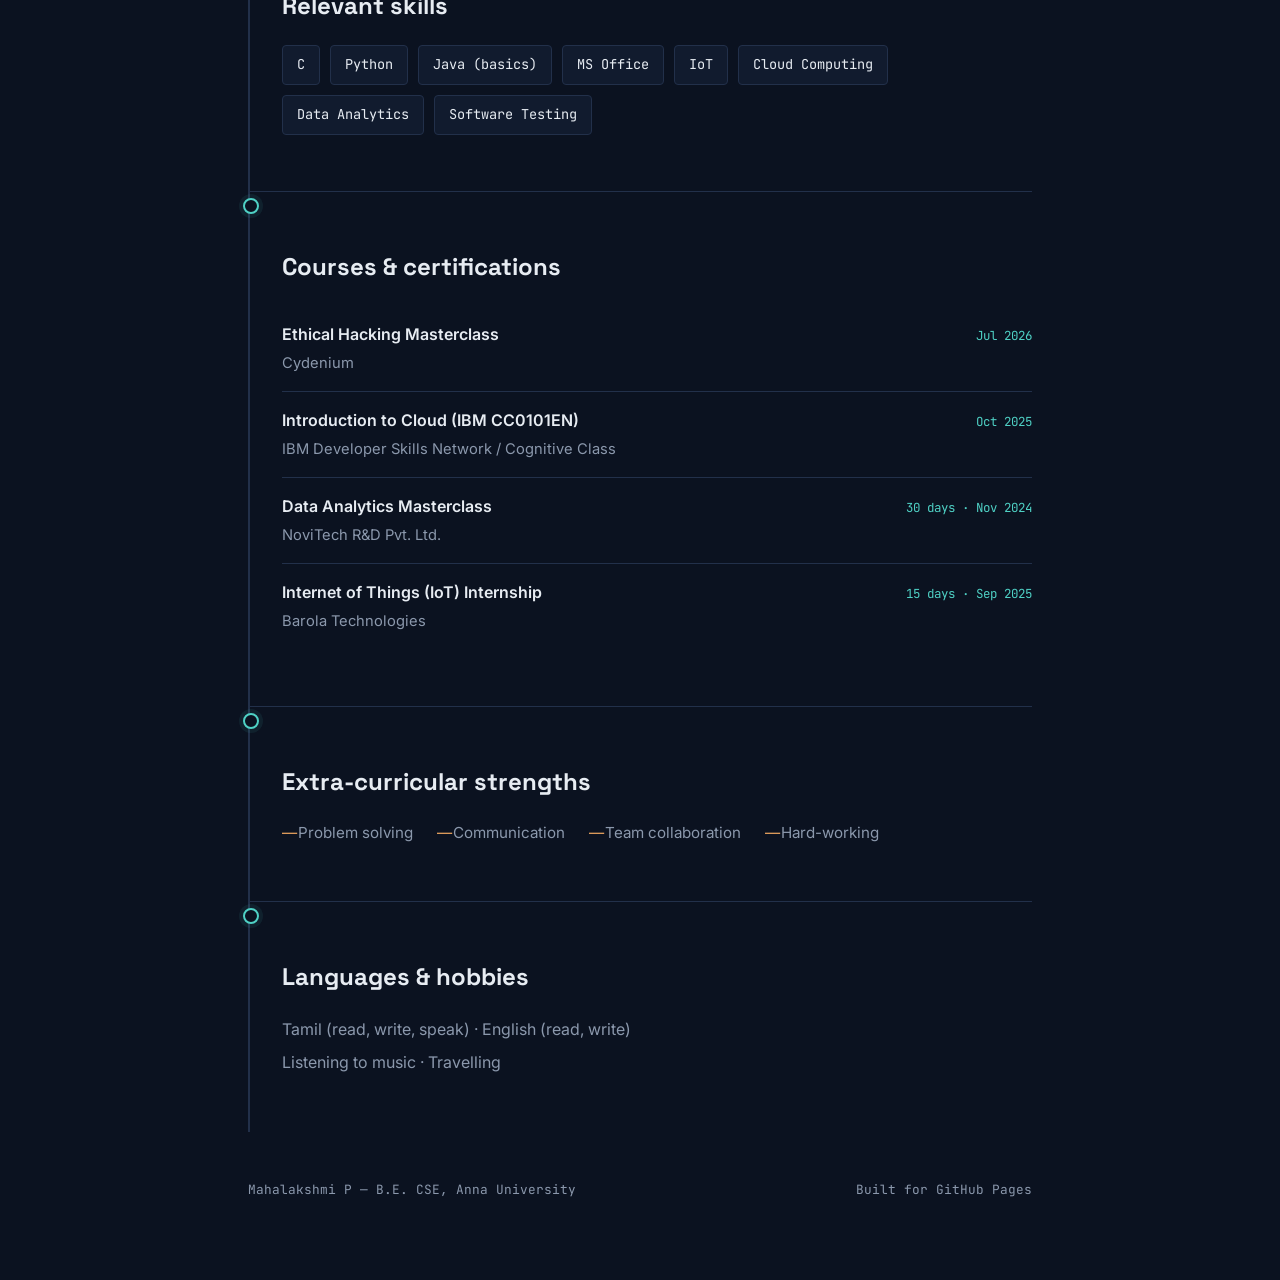
==== commit ef970bcc: "Update index.html" ====
--- a/index.html
+++ b/index.html
@@ -3,81 +3,403 @@
 <head>
 <meta charset="UTF-8">
 <meta name="viewport" content="width=device-width, initial-scale=1.0">
-<title>Mahalakshmi | Resume</title>
+<title>Mahalakshmi P — CSE Student</title>
+<link rel="preconnect" href="https://fonts.googleapis.com">
+<link href="https://fonts.googleapis.com/css2?family=Space+Grotesk:wght@400;500;600;700&family=Inter:wght@400;500;600&family=JetBrains+Mono:wght@400;500;600&display=swap" rel="stylesheet">
 <style>
-body{
-    font-family: Arial, sans-serif;
-    background:#f5f5f5;
-    margin:0;
-}
-.container{
-    width:80%;
-    max-width:900px;
-    margin:30px auto;
-    background:#fff;
-    padding:25px;
-    border-radius:10px;
-    box-shadow:0 0 10px rgba(0,0,0,.2);
-}
-h1{
-    color:#0d6efd;
-}
-h2{
-    color:#444;
-    border-bottom:2px solid #0d6efd;
-    padding-bottom:5px;
-}
-ul{
-    line-height:1.8;
-}
-a{
-    color:#0d6efd;
-    text-decoration:none;
-}
+  :root{
+    --bg:#0B1220;
+    --panel:#111B2E;
+    --panel-line:#22304A;
+    --text:#E7ECF2;
+    --text-dim:#8B98AC;
+    --signal:#4FD1C5;
+    --amber:#F0A860;
+  }
+  *{box-sizing:border-box; margin:0; padding:0;}
+  html{scroll-behavior:smooth;}
+  body{
+    background:var(--bg);
+    color:var(--text);
+    font-family:'Inter', sans-serif;
+    line-height:1.6;
+    overflow-x:hidden;
+  }
+  ::selection{background:var(--signal); color:#0B1220;}
+
+  a{color:var(--signal); text-decoration:none;}
+  a:hover{text-decoration:underline;}
+  a:focus-visible, button:focus-visible{outline:2px solid var(--signal); outline-offset:3px;}
+
+  .mono{font-family:'JetBrains Mono', monospace;}
+  h1,h2,h3{font-family:'Space Grotesk', sans-serif;}
+
+  /* ---------- Background circuit texture ---------- */
+  .bg-grid{
+    position:fixed; inset:0; z-index:0; pointer-events:none;
+    background-image:
+      linear-gradient(var(--panel-line) 1px, transparent 1px),
+      linear-gradient(90deg, var(--panel-line) 1px, transparent 1px);
+    background-size:48px 48px;
+    opacity:0.18;
+    mask-image: radial-gradient(ellipse 80% 60% at 50% 0%, black 40%, transparent 100%);
+  }
+
+  .wrap{
+    position:relative; z-index:1;
+    max-width:840px;
+    margin:0 auto;
+    padding:0 28px;
+  }
+
+  /* ---------- Signal trace spine ---------- */
+  .trace{
+    position:absolute;
+    left:0; top:0; bottom:0;
+    width:2px;
+    background:linear-gradient(var(--panel-line), var(--panel-line));
+  }
+  .node-row{
+    position:relative;
+    padding-left:34px;
+  }
+  .node-row::before{
+    content:'';
+    position:absolute;
+    left:-5px; top:6px;
+    width:12px; height:12px;
+    border-radius:50%;
+    background:var(--bg);
+    border:2px solid var(--signal);
+    box-shadow:0 0 0 4px rgba(79,209,197,0.08);
+  }
+
+  /* ---------- Hero ---------- */
+  header{
+    position:relative;
+    padding:96px 0 72px;
+    border-bottom:1px solid var(--panel-line);
+  }
+  .eyebrow{
+    color:var(--signal);
+    font-size:0.8rem;
+    letter-spacing:0.18em;
+    text-transform:uppercase;
+    margin-bottom:18px;
+    display:flex;
+    align-items:center;
+    gap:10px;
+  }
+  .eyebrow::before{
+    content:'';
+    width:8px; height:8px;
+    background:var(--signal);
+    border-radius:50%;
+    box-shadow:0 0 8px var(--signal);
+    animation:pulse 2.4s ease-in-out infinite;
+  }
+  @keyframes pulse{
+    0%,100%{opacity:1;}
+    50%{opacity:0.35;}
+  }
+  header h1{
+    font-size:clamp(2.4rem, 6vw, 4rem);
+    font-weight:700;
+    letter-spacing:-0.01em;
+    line-height:1.05;
+  }
+  header .role{
+    margin-top:14px;
+    font-size:1.15rem;
+    color:var(--text-dim);
+    max-width:520px;
+  }
+  .badge-row{
+    margin-top:34px;
+    display:flex;
+    flex-wrap:wrap;
+    gap:10px;
+  }
+  .badge{
+    font-family:'JetBrains Mono', monospace;
+    font-size:0.78rem;
+    padding:6px 12px;
+    border:1px solid var(--panel-line);
+    border-radius:4px;
+    color:var(--text-dim);
+    background:var(--panel);
+  }
+  .contact-row{
+    margin-top:40px;
+    display:flex;
+    flex-wrap:wrap;
+    gap:22px;
+    font-family:'JetBrains Mono', monospace;
+    font-size:0.85rem;
+  }
+  .contact-row span{color:var(--text-dim); margin-right:6px;}
+
+  /* ---------- Sections ---------- */
+  main{position:relative;}
+  section{
+    padding:56px 0;
+    border-bottom:1px solid var(--panel-line);
+  }
+  section:last-of-type{border-bottom:none;}
+  .sec-label{
+    font-family:'JetBrains Mono', monospace;
+    font-size:0.78rem;
+    color:var(--amber);
+    letter-spacing:0.12em;
+    text-transform:uppercase;
+    margin-bottom:14px;
+  }
+  section h2{
+    font-size:1.5rem;
+    margin-bottom:20px;
+  }
+  section p{
+    color:var(--text-dim);
+    max-width:600px;
+  }
+
+  /* Internship / cert entries */
+  .entry{
+    padding:16px 0;
+    border-top:1px solid var(--panel-line);
+  }
+  .entry:first-of-type{border-top:none;}
+  .entry-top{
+    display:flex;
+    justify-content:space-between;
+    align-items:baseline;
+    gap:16px;
+    flex-wrap:wrap;
+  }
+  .entry-title{font-weight:600; font-size:1rem;}
+  .entry-date{
+    font-family:'JetBrains Mono', monospace;
+    font-size:0.78rem;
+    color:var(--signal);
+    white-space:nowrap;
+  }
+  .entry-sub{color:var(--text-dim); font-size:0.92rem; margin-top:4px;}
+
+  /* Education */
+  .edu-block{margin-bottom:22px;}
+  .edu-block:last-child{margin-bottom:0;}
+  .edu-top{display:flex; justify-content:space-between; flex-wrap:wrap; gap:8px;}
+  .edu-name{font-weight:600;}
+  .edu-year{font-family:'JetBrains Mono', monospace; font-size:0.78rem; color:var(--text-dim);}
+  .edu-detail{color:var(--text-dim); font-size:0.92rem; margin-top:2px;}
+  .edu-score{color:var(--amber); font-family:'JetBrains Mono', monospace; font-size:0.85rem; margin-top:4px;}
+
+  /* Skills grid */
+  .skill-grid{
+    display:flex; flex-wrap:wrap; gap:10px;
+  }
+  .skill-chip{
+    font-family:'JetBrains Mono', monospace;
+    font-size:0.85rem;
+    padding:8px 14px;
+    border-radius:4px;
+    background:var(--panel);
+    border:1px solid var(--panel-line);
+    color:var(--text);
+    transition:border-color 0.2s, transform 0.2s;
+  }
+  .skill-chip:hover{border-color:var(--signal); transform:translateY(-2px);}
+
+  /* Traits */
+  .trait-list{
+    display:flex; flex-wrap:wrap; gap:8px 24px;
+  }
+  .trait-list li{
+    list-style:none;
+    color:var(--text-dim);
+    font-size:0.95rem;
+    position:relative;
+    padding-left:16px;
+  }
+  .trait-list li::before{
+    content:'—';
+    position:absolute; left:0; color:var(--amber);
+  }
+
+  /* Footer */
+  footer{
+    padding:48px 0 80px;
+    color:var(--text-dim);
+    font-family:'JetBrains Mono', monospace;
+    font-size:0.8rem;
+    display:flex;
+    justify-content:space-between;
+    flex-wrap:wrap;
+    gap:12px;
+  }
+
+  @media (max-width: 600px){
+    header{padding:64px 0 48px;}
+    .node-row{padding-left:26px;}
+  }
+
+  @media (prefers-reduced-motion: reduce){
+    *{animation:none !important; transition:none !important;}
+  }
 </style>
 </head>
 <body>
 
-<h1>Mahalakshmi P</h1>
-
-<p><strong>B.E. Computer Science and Engineering | Final Year</strong></p>
-
-<hr>
-
-<h2>Summary</h2>
-<p>
-Computer Science Engineering student with knowledge in Python, Java,
-Cloud Computing, IoT and Data Analytics. Passionate about learning new
-technologies and improving programming skills.
-</p>
-
-<h2>Internship</h2>
-<ul>
-    <li>IoT Internship – Barola Technologies</li>
-    <li>IBM Introduction to Cloud</li>
-</ul>
-
-<h2>Education</h2>
-<ul>
-    <li>B.E CSE – Anna University (2023–2027) | CGPA: 7.6</li>
-    <li>HSC – 95%</li>
-    <li>SSLC – 76%</li>
-</ul>
-
-<h2>Skills</h2>
-<ul>
-    <li>Python</li>
-    <li>Java</li>
-    <li>C Programming</li>
-    <li>Cloud Computing</li>
-    <li>IoT</li>
-    <li>MS Office</li>
-</ul>
-
-<h2>Contact</h2>
-<p>Email: mahavicky9421@gmail.com</p>
-<p>GitHub: https://github.com/Mahalakshmi200884</p>
-<p>LinkedIn: https://www.linkedin.com/in/maha-mahalakshmi-4a9a88359</p>
+<div class="bg-grid"></div>
+
+<div class="wrap">
+  <header>
+    <h1>Mahalakshmi P</h1>
+    <p class="role">Final-year B.E. Computer Science &amp; Engineering student, building a base across IoT, cloud, and data analytics — with hands-on certifications to back it.</p>
+    <div class="badge-row">
+      <span class="badge">Anna University · 2023–2027</span>
+      <span class="badge">Natrampalli, Tamil Nadu</span>
+      <span class="badge">CGPA 7.6/10</span>
+    </div>
+    <div class="contact-row">
+      <div><span>tel</span><a href="tel:+918015810192">+91 80158 10192</a></div>
+      <div><span>mail</span><a href="mailto:mahavicky9421@gmail.com">mahavicky9421@gmail.com</a></div>
+      <div><span>git</span><a href="https://github.com/Mahalakshmi200884" target="_blank" rel="noopener">Mahalakshmi200884</a></div>
+      <div><span>in</span><a href="https://www.linkedin.com/in/maha-mahalakshmi-4a9a88359" target="_blank" rel="noopener">maha-mahalakshmi</a></div>
+    </div>
+  </header>
+
+  <main>
+    <div class="trace" aria-hidden="true"></div>
+
+    <section class="node-row">
+      <h2>What I'm building toward</h2>
+      <p>I'm pursuing my B.E. in Computer Science and Engineering, with working knowledge of cloud computing and software testing. Alongside coursework, I've been developing skills in data analytics, the Internet of Things (IoT), and programming in Python and Java.</p>
+    </section>
+
+    <section class="node-row">
+      <h2>Internships &amp; hands-on certifications</h2>
+
+      <div class="entry">
+        <div class="entry-top">
+          <div class="entry-title">Internet of Things (IoT) Internship</div>
+          <div class="entry-date">15 days · Sep 2025</div>
+        </div>
+        <div class="entry-sub">Barola Technologies — intensive online internship, certified on completion.</div>
+      </div>
+
+      <div class="entry">
+        <div class="entry-top">
+          <div class="entry-title">Introduction to Cloud (IBM CC0101EN)</div>
+          <div class="entry-date">Oct 2025</div>
+        </div>
+        <div class="entry-sub">IBM Developer Skills Network / Cognitive Class.</div>
+      </div>
+    </section>
+
+    <section class="node-row">
+      <h2>Education</h2>
+
+      <div class="edu-block">
+        <div class="edu-top">
+          <span class="edu-name">Anna University</span>
+          <span class="edu-year">2023 – 2027</span>
+        </div>
+        <div class="edu-detail">B.E. Computer Science and Engineering</div>
+        <div class="edu-score">CGPA: 7.6 / 10</div>
+      </div>
+
+      <div class="edu-block">
+        <div class="edu-top">
+          <span class="edu-name">Government Higher Secondary School, Natrampalli</span>
+          <span class="edu-year">2023</span>
+        </div>
+        <div class="edu-detail">SSLC</div>
+        <div class="edu-score">76%</div>
+      </div>
+
+      <div class="edu-block">
+        <div class="edu-top">
+          <span class="edu-name">Government Higher Secondary School, Natrampalli</span>
+          <span class="edu-year">2022</span>
+        </div>
+        <div class="edu-detail">HSC</div>
+        <div class="edu-score">95%</div>
+      </div>
+    </section>
+
+    <section class="node-row">
+      <h2>Relevant skills</h2>
+      <div class="skill-grid">
+        <span class="skill-chip">C</span>
+        <span class="skill-chip">Python</span>
+        <span class="skill-chip">Java (basics)</span>
+        <span class="skill-chip">MS Office</span>
+        <span class="skill-chip">IoT</span>
+        <span class="skill-chip">Cloud Computing</span>
+        <span class="skill-chip">Data Analytics</span>
+        <span class="skill-chip">Software Testing</span>
+      </div>
+    </section>
+
+    <section class="node-row">
+      <h2>Courses &amp; certifications</h2>
+
+      <div class="entry">
+        <div class="entry-top">
+          <div class="entry-title">Ethical Hacking Masterclass</div>
+          <div class="entry-date">Jul 2026</div>
+        </div>
+        <div class="entry-sub">Cydenium</div>
+      </div>
+
+      <div class="entry">
+        <div class="entry-top">
+          <div class="entry-title">Introduction to Cloud (IBM CC0101EN)</div>
+          <div class="entry-date">Oct 2025</div>
+        </div>
+        <div class="entry-sub">IBM Developer Skills Network / Cognitive Class</div>
+      </div>
+
+      <div class="entry">
+        <div class="entry-top">
+          <div class="entry-title">Data Analytics Masterclass</div>
+          <div class="entry-date">30 days · Nov 2024</div>
+        </div>
+        <div class="entry-sub">NoviTech R&amp;D Pvt. Ltd.</div>
+      </div>
+
+      <div class="entry">
+        <div class="entry-top">
+          <div class="entry-title">Internet of Things (IoT) Internship</div>
+          <div class="entry-date">15 days · Sep 2025</div>
+        </div>
+        <div class="entry-sub">Barola Technologies</div>
+      </div>
+    </section>
+
+    <section class="node-row">
+      <h2>Extra-curricular strengths</h2>
+      <ul class="trait-list">
+        <li>Problem solving</li>
+        <li>Communication</li>
+        <li>Team collaboration</li>
+        <li>Hard-working</li>
+      </ul>
+    </section>
+
+    <section class="node-row">
+      <h2>Languages &amp; hobbies</h2>
+      <p>Tamil (read, write, speak) · English (read, write)</p>
+      <p style="margin-top:8px;">Listening to music · Travelling</p>
+    </section>
+  </main>
+
+  <footer>
+    <span>Mahalakshmi P — B.E. CSE, Anna University</span>
+    <span>Built for GitHub Pages</span>
+  </footer>
+</div>
 
 </body>
 </html>
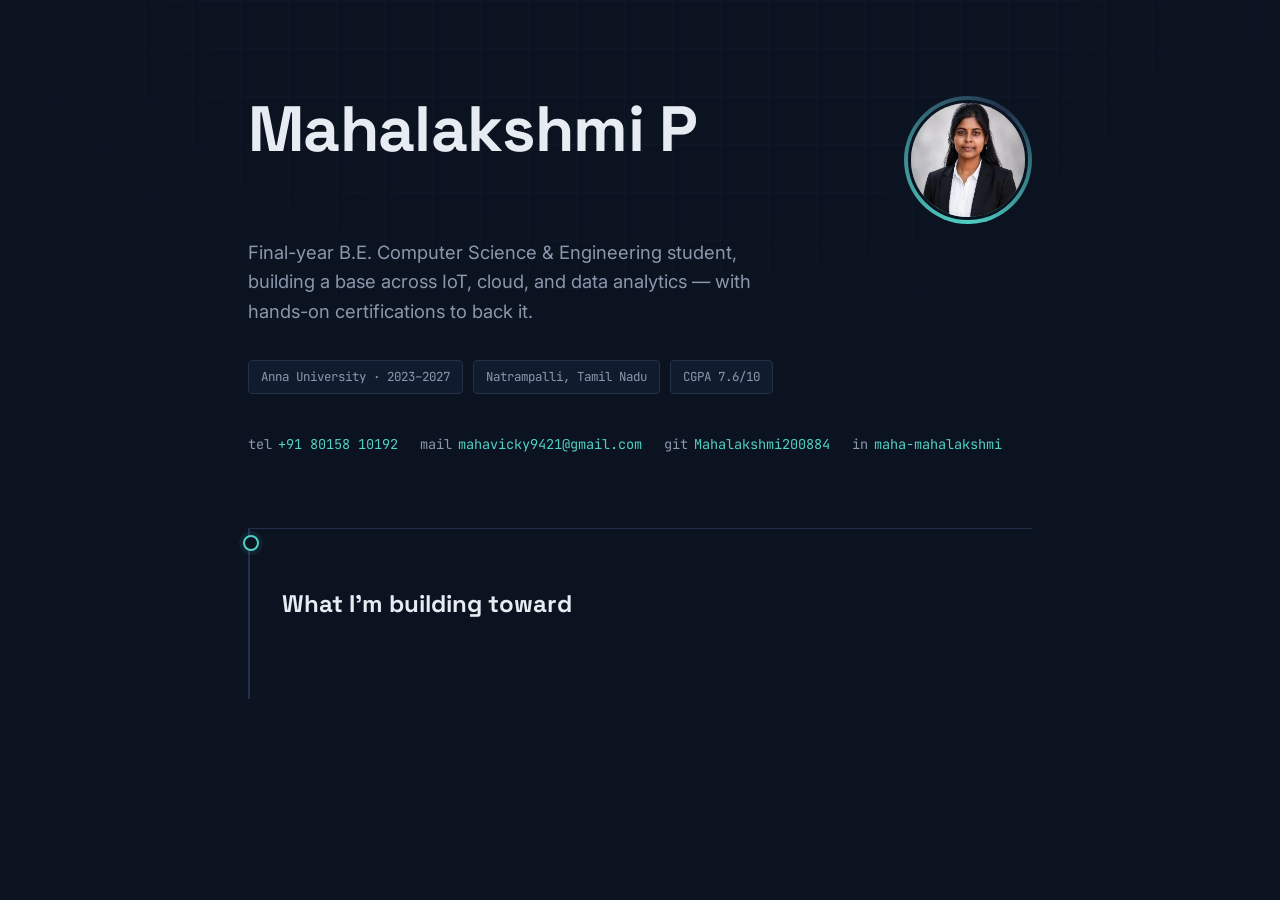
==== commit b138cf14: "Update index.html" ====
--- a/index.html
+++ b/index.html
@@ -80,6 +80,32 @@
     padding:96px 0 72px;
     border-bottom:1px solid var(--panel-line);
   }
+  .header-top{
+    display:flex;
+    justify-content:space-between;
+    align-items:flex-start;
+    gap:32px;
+  }
+  .photo-frame{
+    flex-shrink:0;
+    width:128px;
+    height:128px;
+    border-radius:50%;
+    padding:4px;
+    background:conic-gradient(from 180deg, var(--signal), var(--panel-line) 60%, var(--signal));
+  }
+  .photo-frame img{
+    width:100%;
+    height:100%;
+    border-radius:50%;
+    object-fit:cover;
+    display:block;
+    border:3px solid var(--bg);
+  }
+  @media (max-width: 560px){
+    .header-top{flex-direction:column-reverse; align-items:flex-start;}
+    .photo-frame{width:96px; height:96px;}
+  }
   .eyebrow{
     color:var(--signal);
     font-size:0.8rem;
@@ -184,6 +210,53 @@
     white-space:nowrap;
   }
   .entry-sub{color:var(--text-dim); font-size:0.92rem; margin-top:4px;}
+
+  .cert-link{
+    display:inline-flex;
+    align-items:center;
+    gap:6px;
+    margin-top:10px;
+    font-family:'JetBrains Mono', monospace;
+    font-size:0.78rem;
+    color:var(--signal);
+    background:none;
+    border:1px solid var(--panel-line);
+    border-radius:4px;
+    padding:6px 12px;
+    cursor:pointer;
+    transition:border-color 0.2s;
+  }
+  .cert-link:hover{border-color:var(--signal); text-decoration:none;}
+  .cert-link svg{width:13px; height:13px; flex-shrink:0;}
+
+  .lightbox{
+    display:none;
+    position:fixed; inset:0; z-index:50;
+    background:rgba(6,10,18,0.92);
+    align-items:center; justify-content:center;
+    padding:24px;
+  }
+  .lightbox.open{display:flex;}
+  .lightbox img{
+    max-width:100%;
+    max-height:88vh;
+    border-radius:6px;
+    border:1px solid var(--panel-line);
+    box-shadow:0 20px 60px rgba(0,0,0,0.5);
+  }
+  .lightbox-close{
+    position:absolute;
+    top:20px; right:24px;
+    background:none;
+    border:1px solid var(--panel-line);
+    color:var(--text);
+    width:36px; height:36px;
+    border-radius:50%;
+    cursor:pointer;
+    font-size:1.1rem;
+    line-height:1;
+  }
+  .lightbox-close:hover{border-color:var(--signal); color:var(--signal);}
 
   /* Education */
   .edu-block{margin-bottom:22px;}
@@ -254,7 +327,12 @@
 
 <div class="wrap">
   <header>
-    <h1>Mahalakshmi P</h1>
+    <div class="header-top">
+      <h1>Mahalakshmi P</h1>
+      <div class="photo-frame">
+        <img src="[data-uri]" alt="Mahalakshmi P">
+      </div>
+    </div>
     <p class="role">Final-year B.E. Computer Science &amp; Engineering student, building a base across IoT, cloud, and data analytics — with hands-on certifications to back it.</p>
     <div class="badge-row">
       <span class="badge">Anna University · 2023–2027</span>
@@ -274,132 +352,3 @@
 
     <section class="node-row">
       <h2>What I'm building toward</h2>
-      <p>I'm pursuing my B.E. in Computer Science and Engineering, with working knowledge of cloud computing and software testing. Alongside coursework, I've been developing skills in data analytics, the Internet of Things (IoT), and programming in Python and Java.</p>
-    </section>
-
-    <section class="node-row">
-      <h2>Internships &amp; hands-on certifications</h2>
-
-      <div class="entry">
-        <div class="entry-top">
-          <div class="entry-title">Internet of Things (IoT) Internship</div>
-          <div class="entry-date">15 days · Sep 2025</div>
-        </div>
-        <div class="entry-sub">Barola Technologies — intensive online internship, certified on completion.</div>
-      </div>
-
-      <div class="entry">
-        <div class="entry-top">
-          <div class="entry-title">Introduction to Cloud (IBM CC0101EN)</div>
-          <div class="entry-date">Oct 2025</div>
-        </div>
-        <div class="entry-sub">IBM Developer Skills Network / Cognitive Class.</div>
-      </div>
-    </section>
-
-    <section class="node-row">
-      <h2>Education</h2>
-
-      <div class="edu-block">
-        <div class="edu-top">
-          <span class="edu-name">Anna University</span>
-          <span class="edu-year">2023 – 2027</span>
-        </div>
-        <div class="edu-detail">B.E. Computer Science and Engineering</div>
-        <div class="edu-score">CGPA: 7.6 / 10</div>
-      </div>
-
-      <div class="edu-block">
-        <div class="edu-top">
-          <span class="edu-name">Government Higher Secondary School, Natrampalli</span>
-          <span class="edu-year">2023</span>
-        </div>
-        <div class="edu-detail">SSLC</div>
-        <div class="edu-score">76%</div>
-      </div>
-
-      <div class="edu-block">
-        <div class="edu-top">
-          <span class="edu-name">Government Higher Secondary School, Natrampalli</span>
-          <span class="edu-year">2022</span>
-        </div>
-        <div class="edu-detail">HSC</div>
-        <div class="edu-score">95%</div>
-      </div>
-    </section>
-
-    <section class="node-row">
-      <h2>Relevant skills</h2>
-      <div class="skill-grid">
-        <span class="skill-chip">C</span>
-        <span class="skill-chip">Python</span>
-        <span class="skill-chip">Java (basics)</span>
-        <span class="skill-chip">MS Office</span>
-        <span class="skill-chip">IoT</span>
-        <span class="skill-chip">Cloud Computing</span>
-        <span class="skill-chip">Data Analytics</span>
-        <span class="skill-chip">Software Testing</span>
-      </div>
-    </section>
-
-    <section class="node-row">
-      <h2>Courses &amp; certifications</h2>
-
-      <div class="entry">
-        <div class="entry-top">
-          <div class="entry-title">Ethical Hacking Masterclass</div>
-          <div class="entry-date">Jul 2026</div>
-        </div>
-        <div class="entry-sub">Cydenium</div>
-      </div>
-
-      <div class="entry">
-        <div class="entry-top">
-          <div class="entry-title">Introduction to Cloud (IBM CC0101EN)</div>
-          <div class="entry-date">Oct 2025</div>
-        </div>
-        <div class="entry-sub">IBM Developer Skills Network / Cognitive Class</div>
-      </div>
-
-      <div class="entry">
-        <div class="entry-top">
-          <div class="entry-title">Data Analytics Masterclass</div>
-          <div class="entry-date">30 days · Nov 2024</div>
-        </div>
-        <div class="entry-sub">NoviTech R&amp;D Pvt. Ltd.</div>
-      </div>
-
-      <div class="entry">
-        <div class="entry-top">
-          <div class="entry-title">Internet of Things (IoT) Internship</div>
-          <div class="entry-date">15 days · Sep 2025</div>
-        </div>
-        <div class="entry-sub">Barola Technologies</div>
-      </div>
-    </section>
-
-    <section class="node-row">
-      <h2>Extra-curricular strengths</h2>
-      <ul class="trait-list">
-        <li>Problem solving</li>
-        <li>Communication</li>
-        <li>Team collaboration</li>
-        <li>Hard-working</li>
-      </ul>
-    </section>
-
-    <section class="node-row">
-      <h2>Languages &amp; hobbies</h2>
-      <p>Tamil (read, write, speak) · English (read, write)</p>
-      <p style="margin-top:8px;">Listening to music · Travelling</p>
-    </section>
-  </main>
-
-  <footer>
-    <span>Mahalakshmi P — B.E. CSE, Anna University</span>
-    <span>Built for GitHub Pages</span>
-  </footer>
-</div>
-
-</body>
-</html>
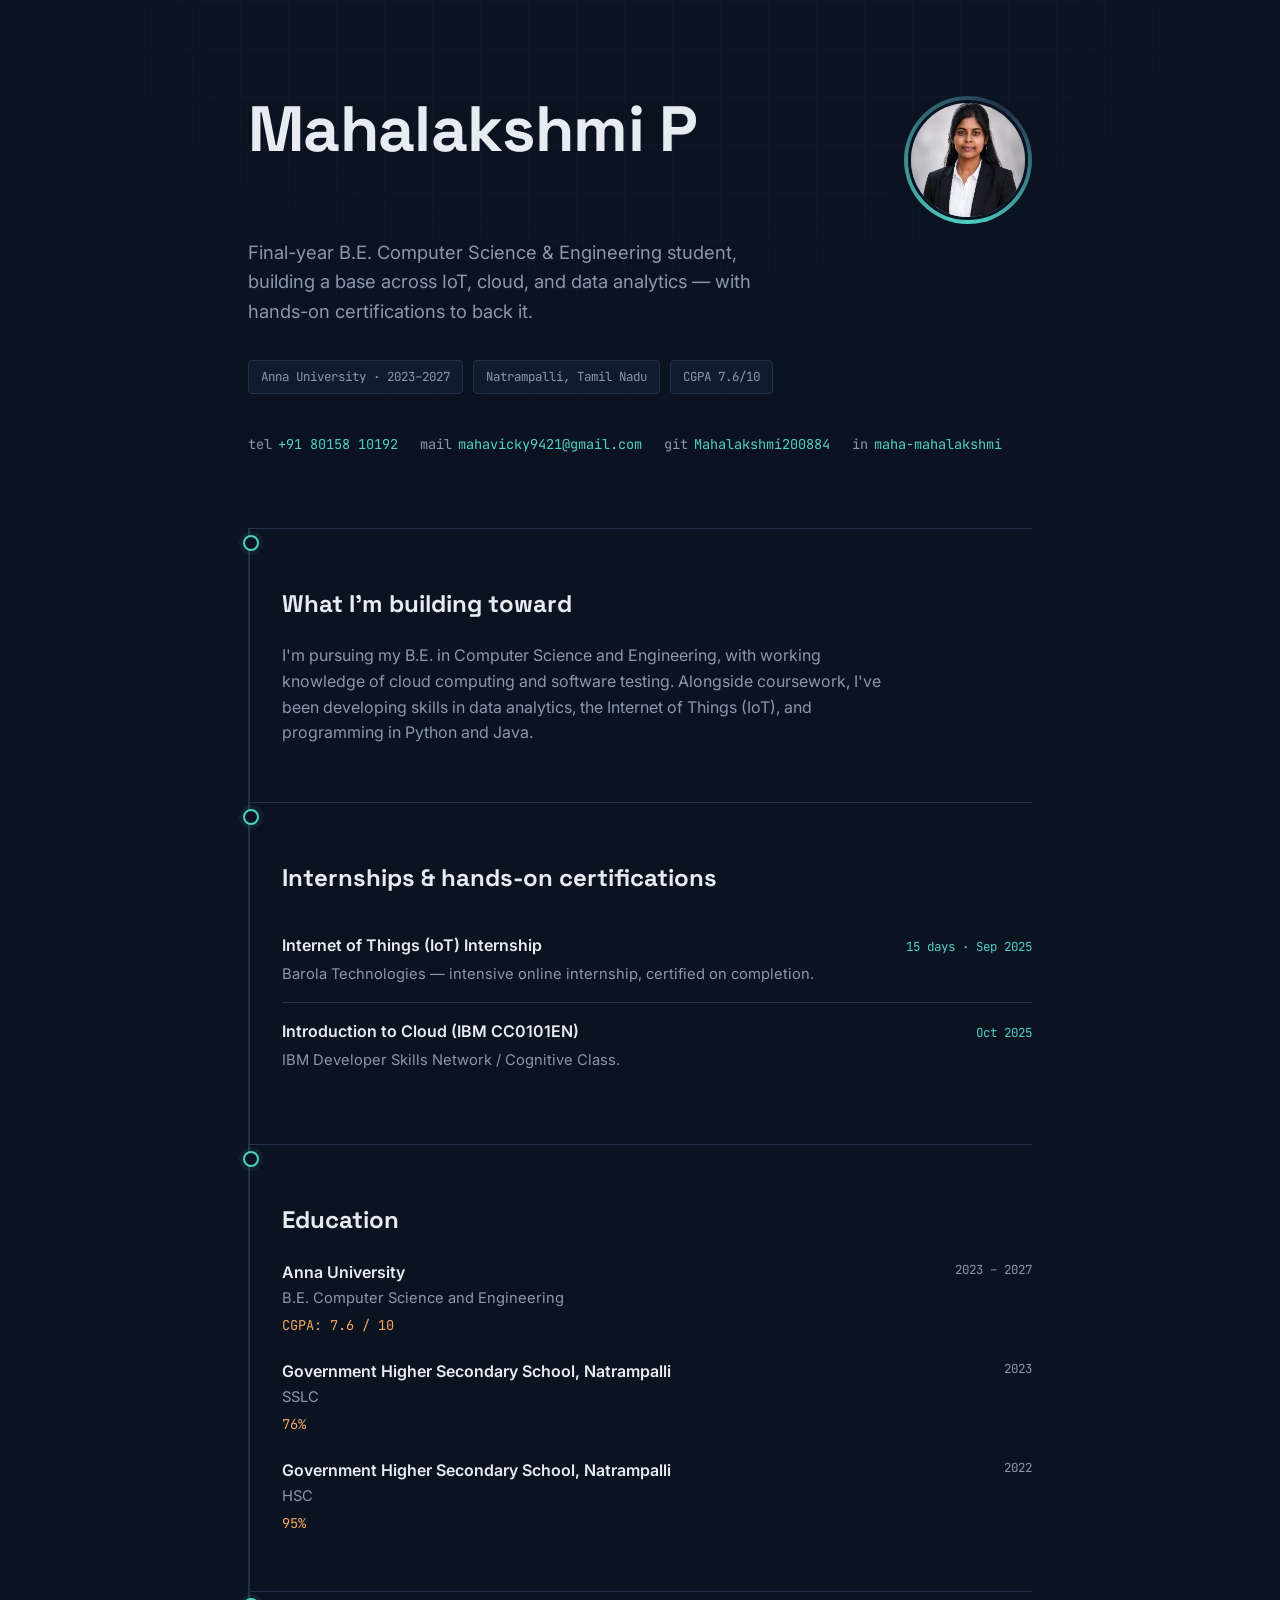
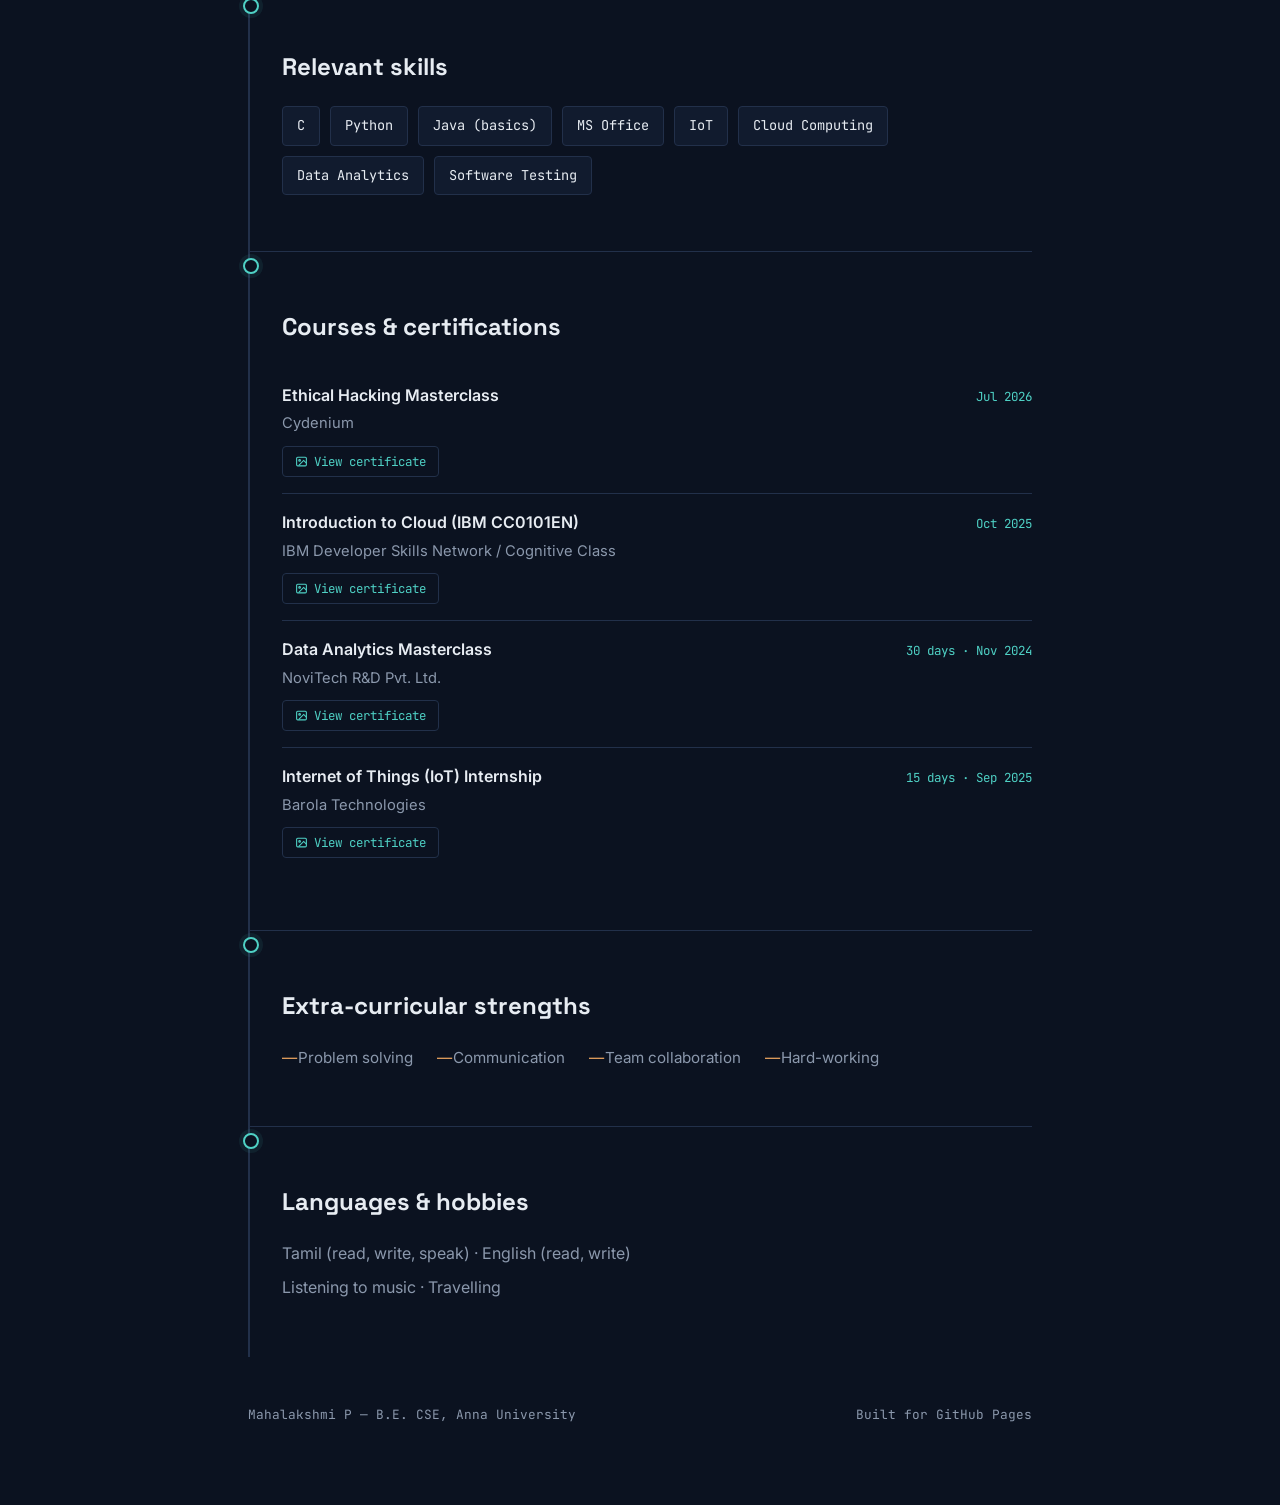
==== commit 5efcb8b9: "Rename index.html.html to index.html" ====
--- a/index.html
+++ b/index.html
@@ -352,3 +352,162 @@
 
     <section class="node-row">
       <h2>What I'm building toward</h2>
+      <p>I'm pursuing my B.E. in Computer Science and Engineering, with working knowledge of cloud computing and software testing. Alongside coursework, I've been developing skills in data analytics, the Internet of Things (IoT), and programming in Python and Java.</p>
+    </section>
+
+    <section class="node-row">
+      <h2>Internships &amp; hands-on certifications</h2>
+
+      <div class="entry">
+        <div class="entry-top">
+          <div class="entry-title">Internet of Things (IoT) Internship</div>
+          <div class="entry-date">15 days · Sep 2025</div>
+        </div>
+        <div class="entry-sub">Barola Technologies — intensive online internship, certified on completion.</div>
+      </div>
+
+      <div class="entry">
+        <div class="entry-top">
+          <div class="entry-title">Introduction to Cloud (IBM CC0101EN)</div>
+          <div class="entry-date">Oct 2025</div>
+        </div>
+        <div class="entry-sub">IBM Developer Skills Network / Cognitive Class.</div>
+      </div>
+    </section>
+
+    <section class="node-row">
+      <h2>Education</h2>
+
+      <div class="edu-block">
+        <div class="edu-top">
+          <span class="edu-name">Anna University</span>
+          <span class="edu-year">2023 – 2027</span>
+        </div>
+        <div class="edu-detail">B.E. Computer Science and Engineering</div>
+        <div class="edu-score">CGPA: 7.6 / 10</div>
+      </div>
+
+      <div class="edu-block">
+        <div class="edu-top">
+          <span class="edu-name">Government Higher Secondary School, Natrampalli</span>
+          <span class="edu-year">2023</span>
+        </div>
+        <div class="edu-detail">SSLC</div>
+        <div class="edu-score">76%</div>
+      </div>
+
+      <div class="edu-block">
+        <div class="edu-top">
+          <span class="edu-name">Government Higher Secondary School, Natrampalli</span>
+          <span class="edu-year">2022</span>
+        </div>
+        <div class="edu-detail">HSC</div>
+        <div class="edu-score">95%</div>
+      </div>
+    </section>
+
+    <section class="node-row">
+      <h2>Relevant skills</h2>
+      <div class="skill-grid">
+        <span class="skill-chip">C</span>
+        <span class="skill-chip">Python</span>
+        <span class="skill-chip">Java (basics)</span>
+        <span class="skill-chip">MS Office</span>
+        <span class="skill-chip">IoT</span>
+        <span class="skill-chip">Cloud Computing</span>
+        <span class="skill-chip">Data Analytics</span>
+        <span class="skill-chip">Software Testing</span>
+      </div>
+    </section>
+
+    <section class="node-row">
+      <h2>Courses &amp; certifications</h2>
+
+      <div class="entry">
+        <div class="entry-top">
+          <div class="entry-title">Ethical Hacking Masterclass</div>
+          <div class="entry-date">Jul 2026</div>
+        </div>
+        <div class="entry-sub">Cydenium</div>
+        <button class="cert-link" onclick="openCert('cert-eh')"><svg viewBox="0 0 24 24" fill="none" stroke="currentColor" stroke-width="2"><rect x="3" y="4" width="18" height="16" rx="2"/><circle cx="8.5" cy="10" r="1.5"/><path d="M21 15l-5-5-9 9"/></svg> View certificate</button>
+      </div>
+
+      <div class="entry">
+        <div class="entry-top">
+          <div class="entry-title">Introduction to Cloud (IBM CC0101EN)</div>
+          <div class="entry-date">Oct 2025</div>
+        </div>
+        <div class="entry-sub">IBM Developer Skills Network / Cognitive Class</div>
+        <button class="cert-link" onclick="openCert('cert-ic')"><svg viewBox="0 0 24 24" fill="none" stroke="currentColor" stroke-width="2"><rect x="3" y="4" width="18" height="16" rx="2"/><circle cx="8.5" cy="10" r="1.5"/><path d="M21 15l-5-5-9 9"/></svg> View certificate</button>
+      </div>
+
+      <div class="entry">
+        <div class="entry-top">
+          <div class="entry-title">Data Analytics Masterclass</div>
+          <div class="entry-date">30 days · Nov 2024</div>
+        </div>
+        <div class="entry-sub">NoviTech R&amp;D Pvt. Ltd.</div>
+        <button class="cert-link" onclick="openCert('cert-da')"><svg viewBox="0 0 24 24" fill="none" stroke="currentColor" stroke-width="2"><rect x="3" y="4" width="18" height="16" rx="2"/><circle cx="8.5" cy="10" r="1.5"/><path d="M21 15l-5-5-9 9"/></svg> View certificate</button>
+      </div>
+
+      <div class="entry">
+        <div class="entry-top">
+          <div class="entry-title">Internet of Things (IoT) Internship</div>
+          <div class="entry-date">15 days · Sep 2025</div>
+        </div>
+        <div class="entry-sub">Barola Technologies</div>
+        <button class="cert-link" onclick="openCert('cert-iot')"><svg viewBox="0 0 24 24" fill="none" stroke="currentColor" stroke-width="2"><rect x="3" y="4" width="18" height="16" rx="2"/><circle cx="8.5" cy="10" r="1.5"/><path d="M21 15l-5-5-9 9"/></svg> View certificate</button>
+      </div>
+    </section>
+
+    <div class="lightbox" id="lightbox">
+      <button class="lightbox-close" onclick="closeCert()">&times;</button>
+      <img id="cert-eh" style="display:none" src="[data-uri]" alt="Ethical Hacking Masterclass certificate">
+      <img id="cert-ic" style="display:none" src="[data-uri]" alt="Introduction to Cloud certificate">
+      <img id="cert-da" style="display:none" src="[data-uri]" alt="Data Analytics Masterclass certificate">
+      <img id="cert-iot" style="display:none" src="[data-uri]" alt="IoT Internship certificate">
+    </div>
+
+    <section class="node-row">
+      <h2>Extra-curricular strengths</h2>
+      <ul class="trait-list">
+        <li>Problem solving</li>
+        <li>Communication</li>
+        <li>Team collaboration</li>
+        <li>Hard-working</li>
+      </ul>
+    </section>
+
+    <section class="node-row">
+      <h2>Languages &amp; hobbies</h2>
+      <p>Tamil (read, write, speak) · English (read, write)</p>
+      <p style="margin-top:8px;">Listening to music · Travelling</p>
+    </section>
+  </main>
+
+  <footer>
+    <span>Mahalakshmi P — B.E. CSE, Anna University</span>
+    <span>Built for GitHub Pages</span>
+  </footer>
+</div>
+
+
+<script>
+  function openCert(id){
+    const lightbox = document.getElementById('lightbox');
+    document.querySelectorAll('.lightbox img').forEach(img => img.style.display = 'none');
+    document.getElementById(id).style.display = 'block';
+    lightbox.classList.add('open');
+  }
+  function closeCert(){
+    document.getElementById('lightbox').classList.remove('open');
+  }
+  document.getElementById('lightbox').addEventListener('click', function(e){
+    if(e.target === this) closeCert();
+  });
+  document.addEventListener('keydown', function(e){
+    if(e.key === 'Escape') closeCert();
+  });
+</script>
+</body>
+</html>
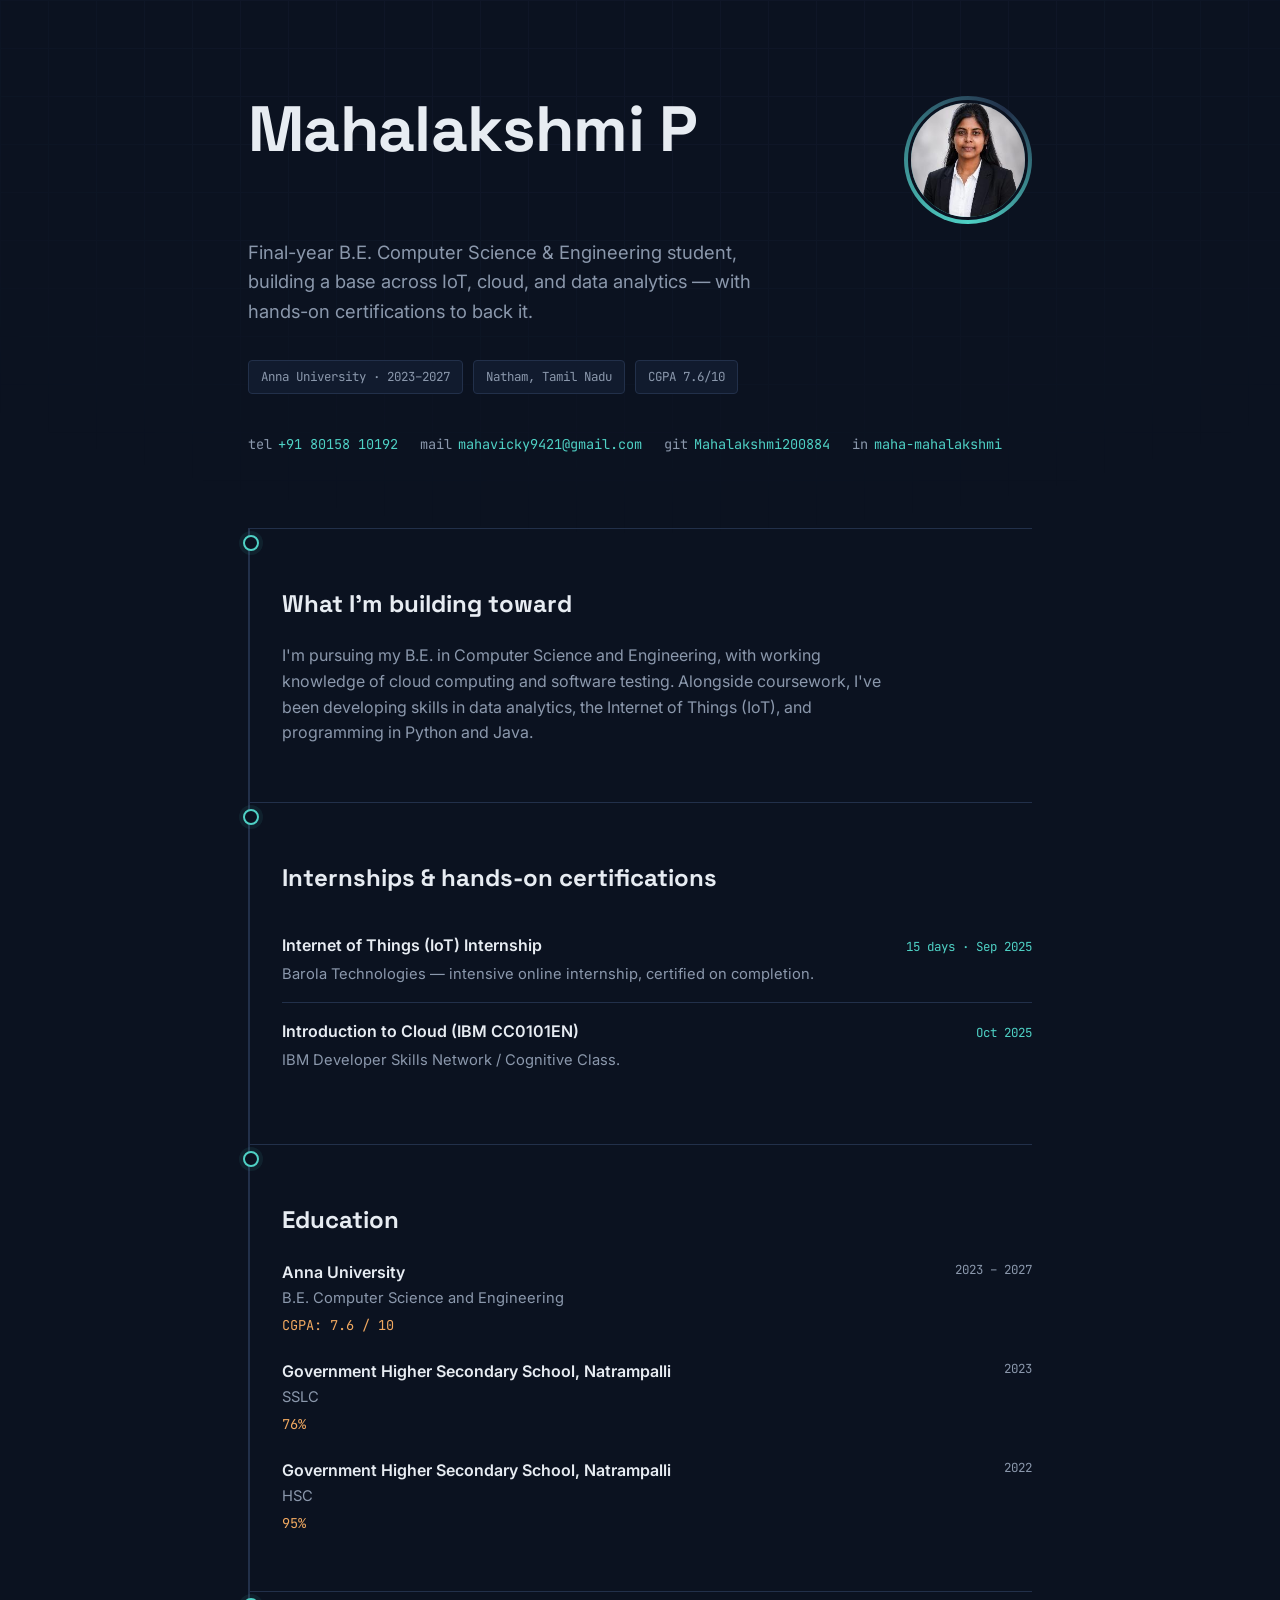
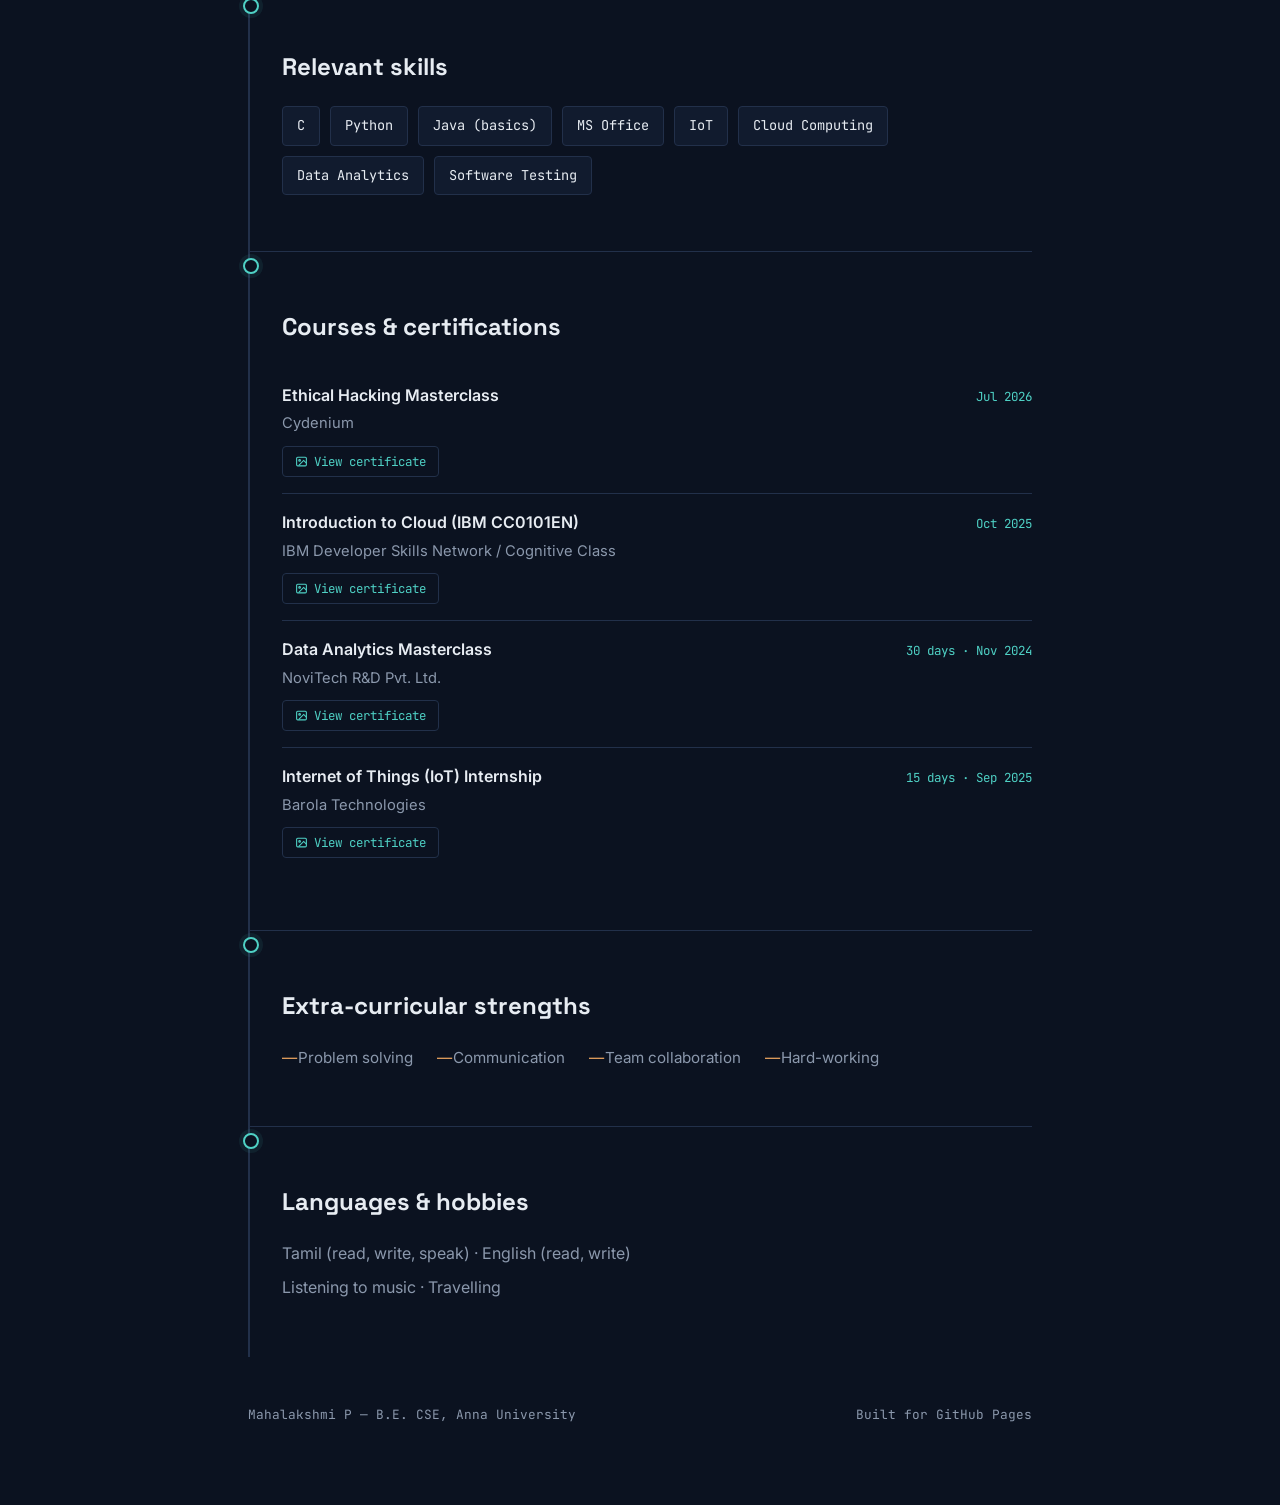
==== commit f4edf07c: "Rename index .html to index.html" ====
--- a/index.html
+++ b/index.html
@@ -336,7 +336,7 @@
     <p class="role">Final-year B.E. Computer Science &amp; Engineering student, building a base across IoT, cloud, and data analytics — with hands-on certifications to back it.</p>
     <div class="badge-row">
       <span class="badge">Anna University · 2023–2027</span>
-      <span class="badge">Natrampalli, Tamil Nadu</span>
+      <span class="badge">Natham, Tamil Nadu</span>
       <span class="badge">CGPA 7.6/10</span>
     </div>
     <div class="contact-row">
